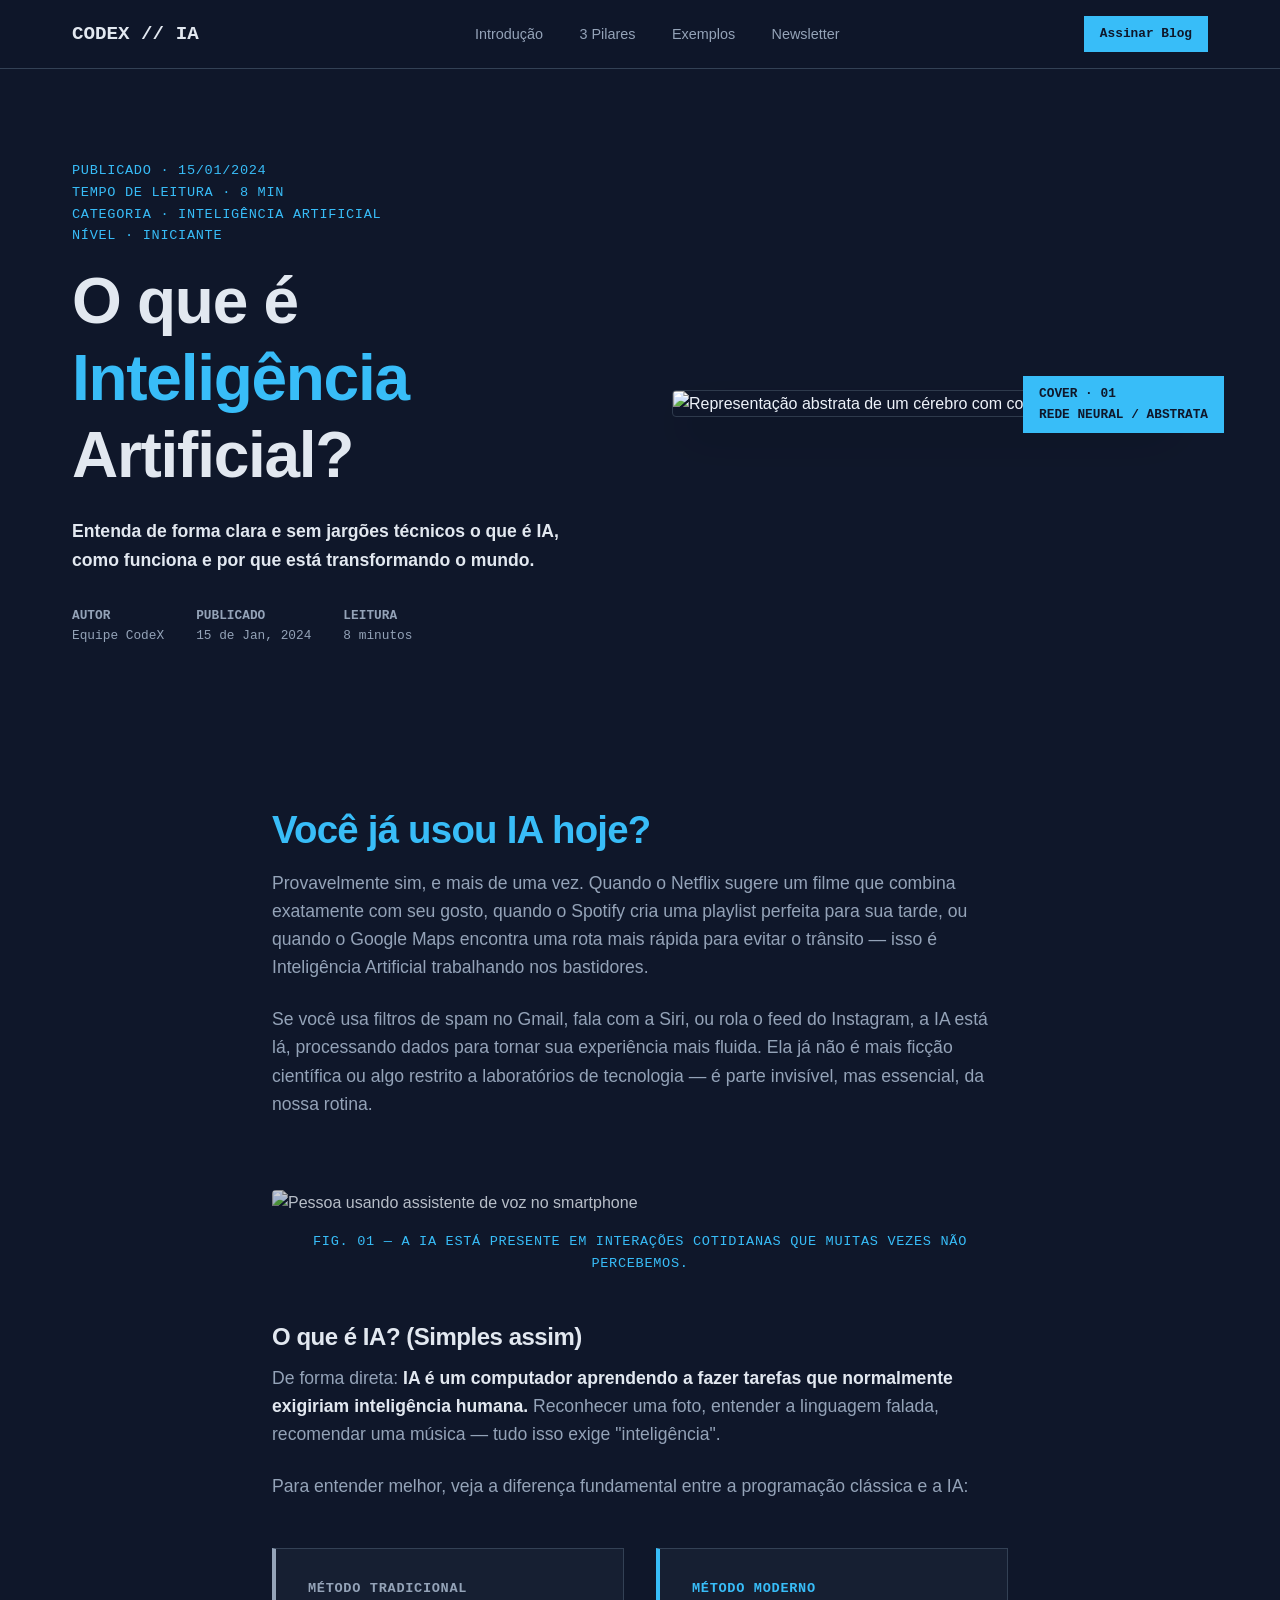
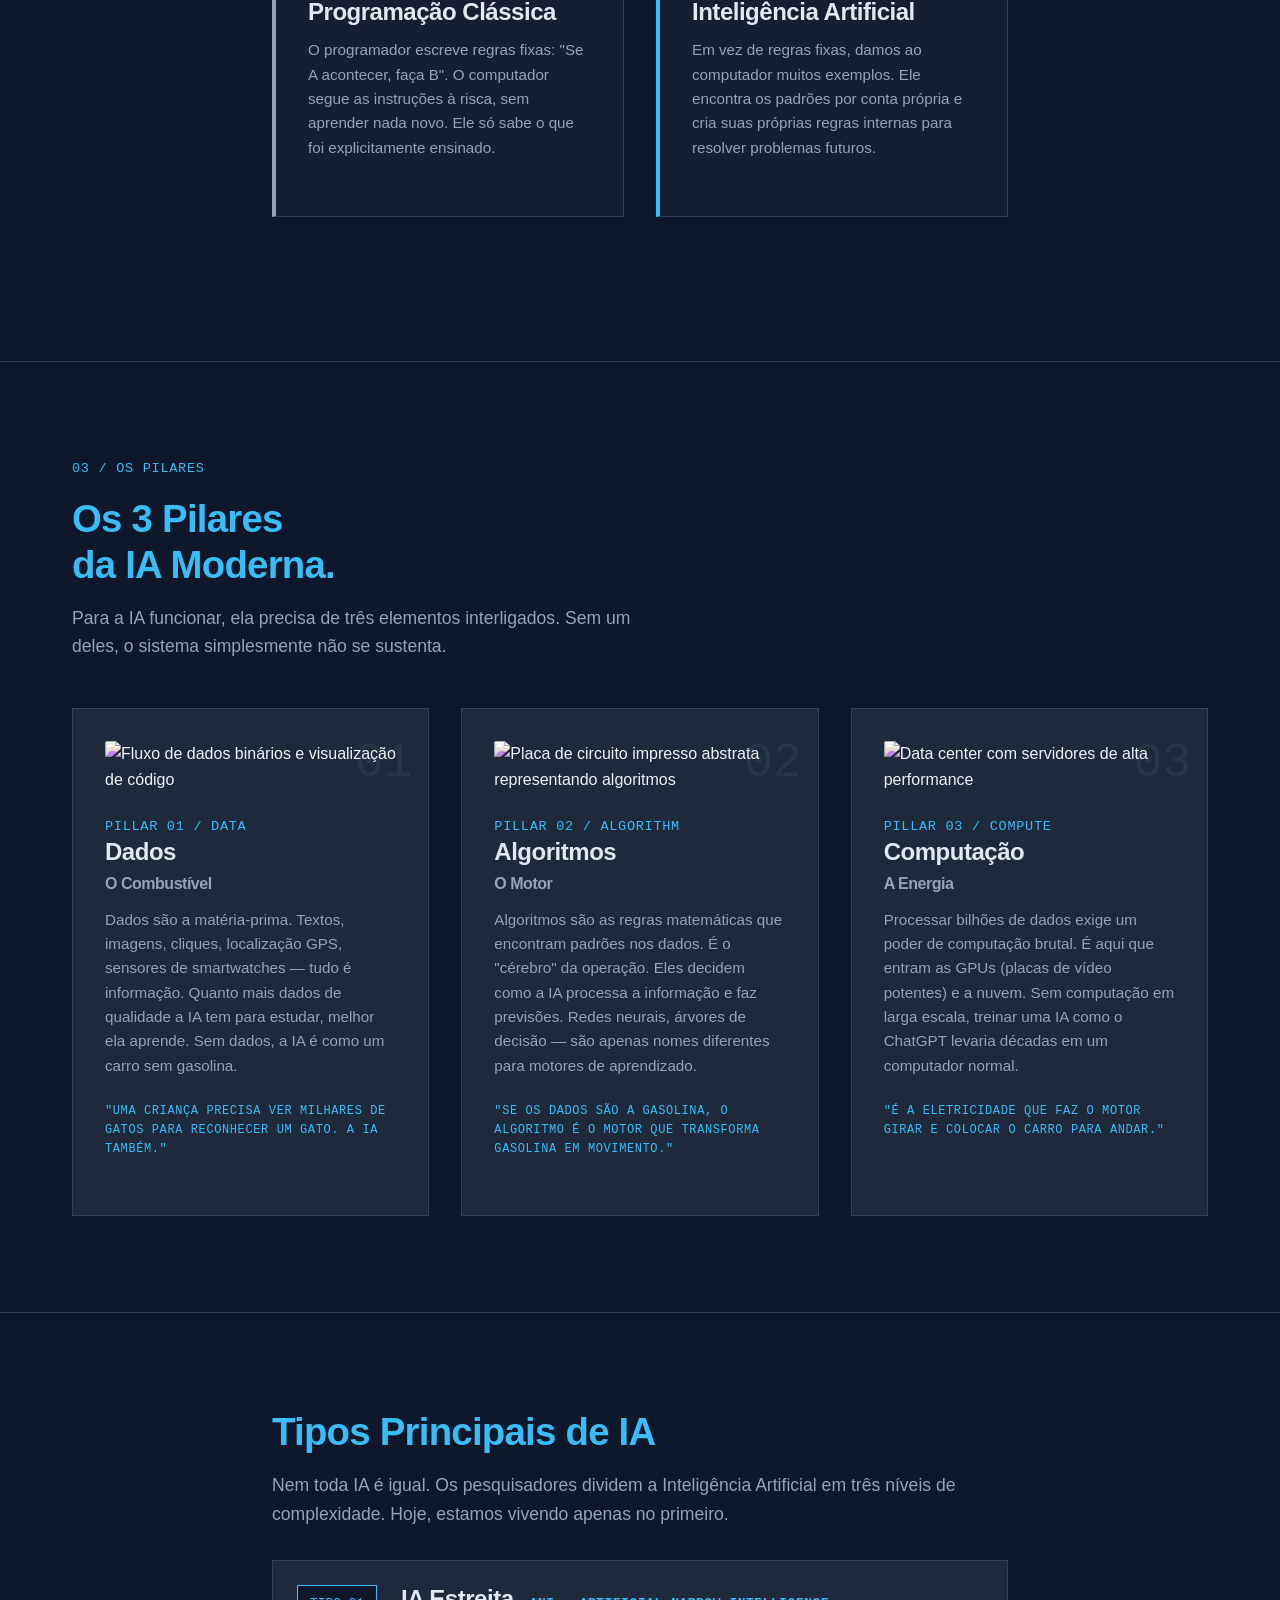
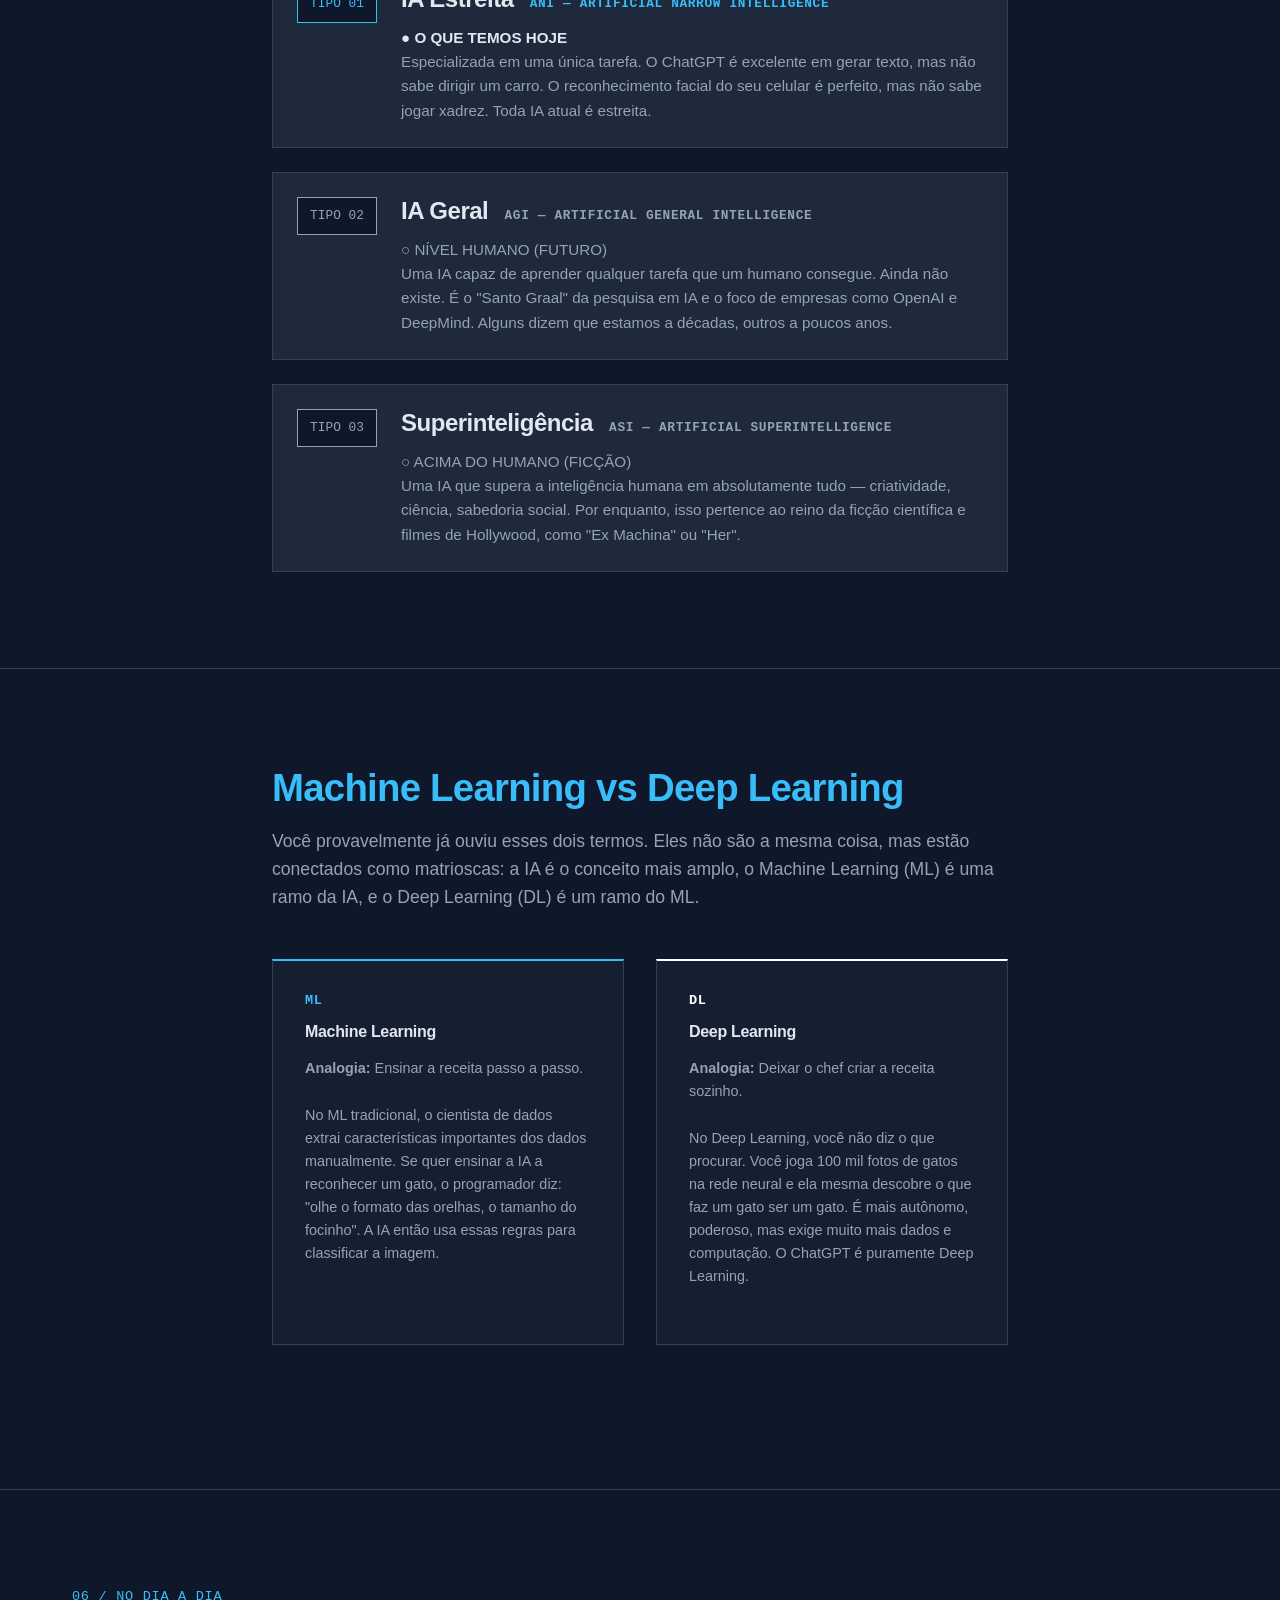
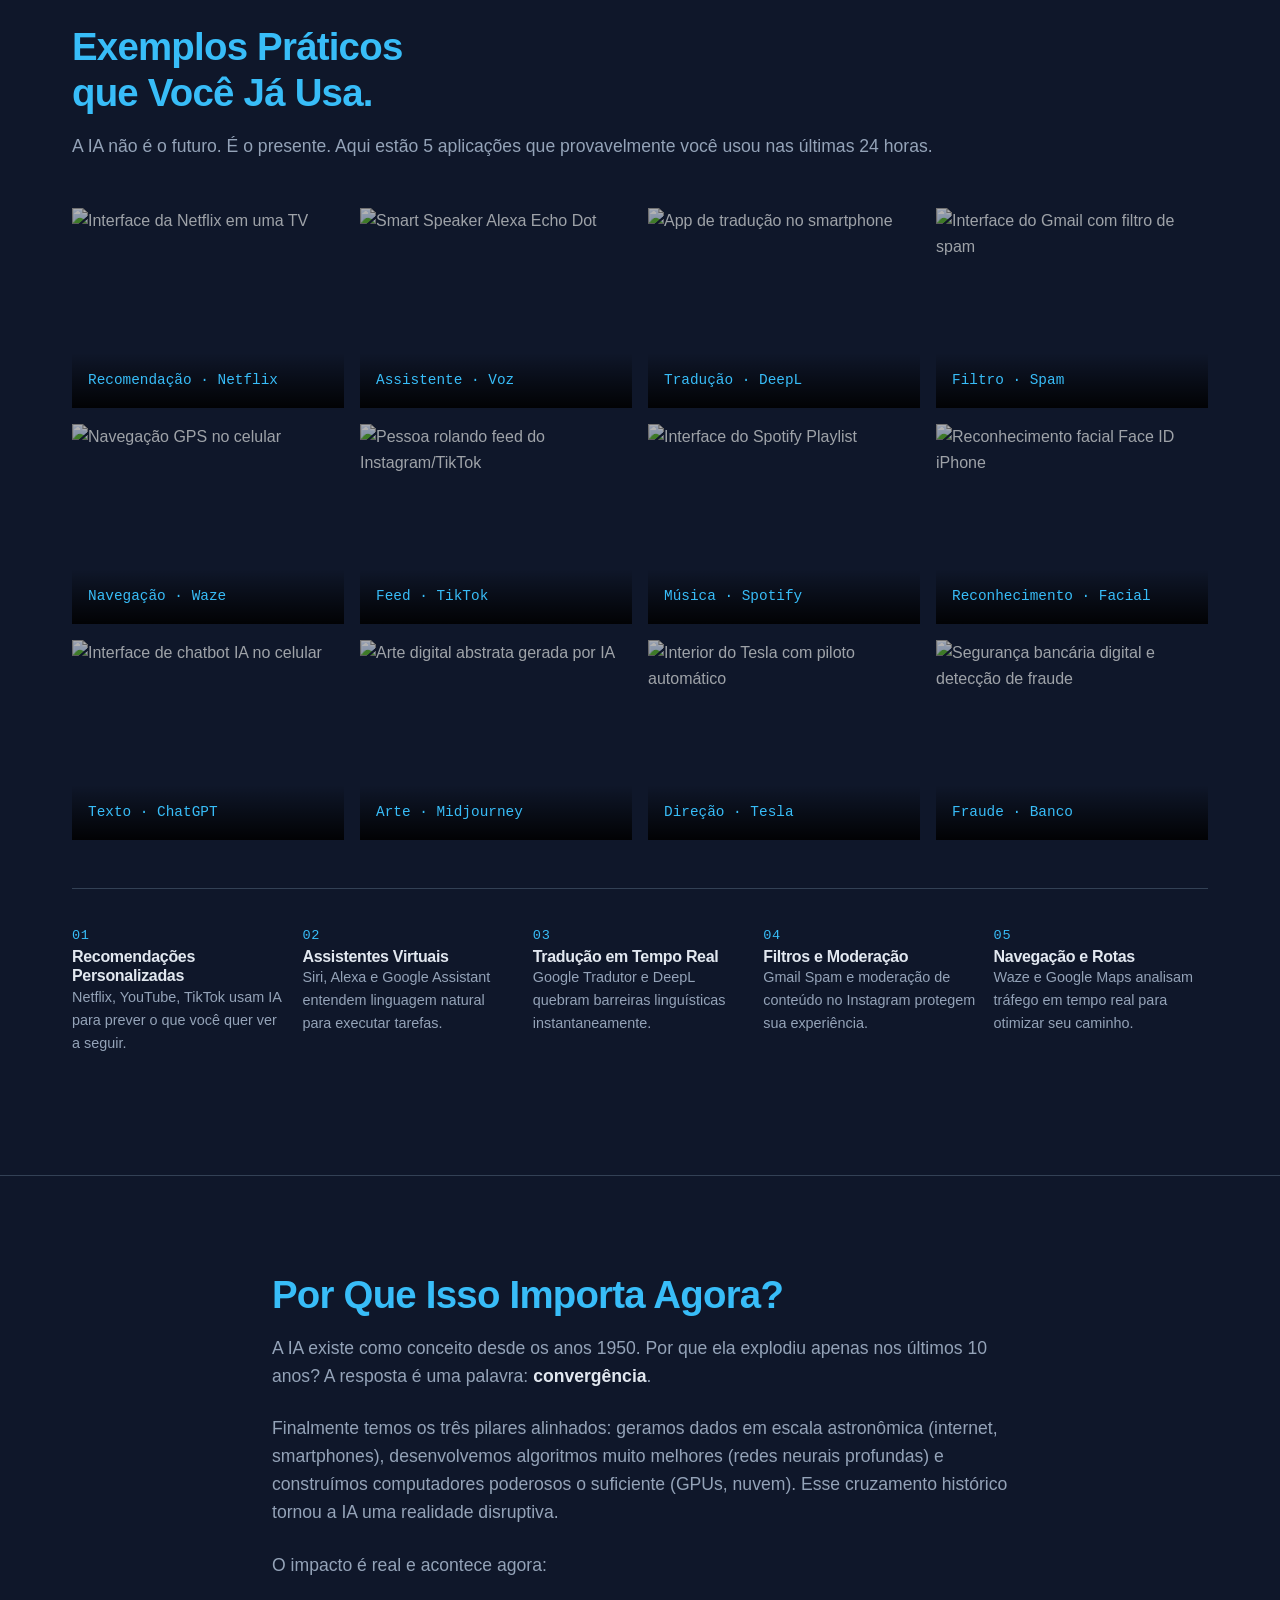
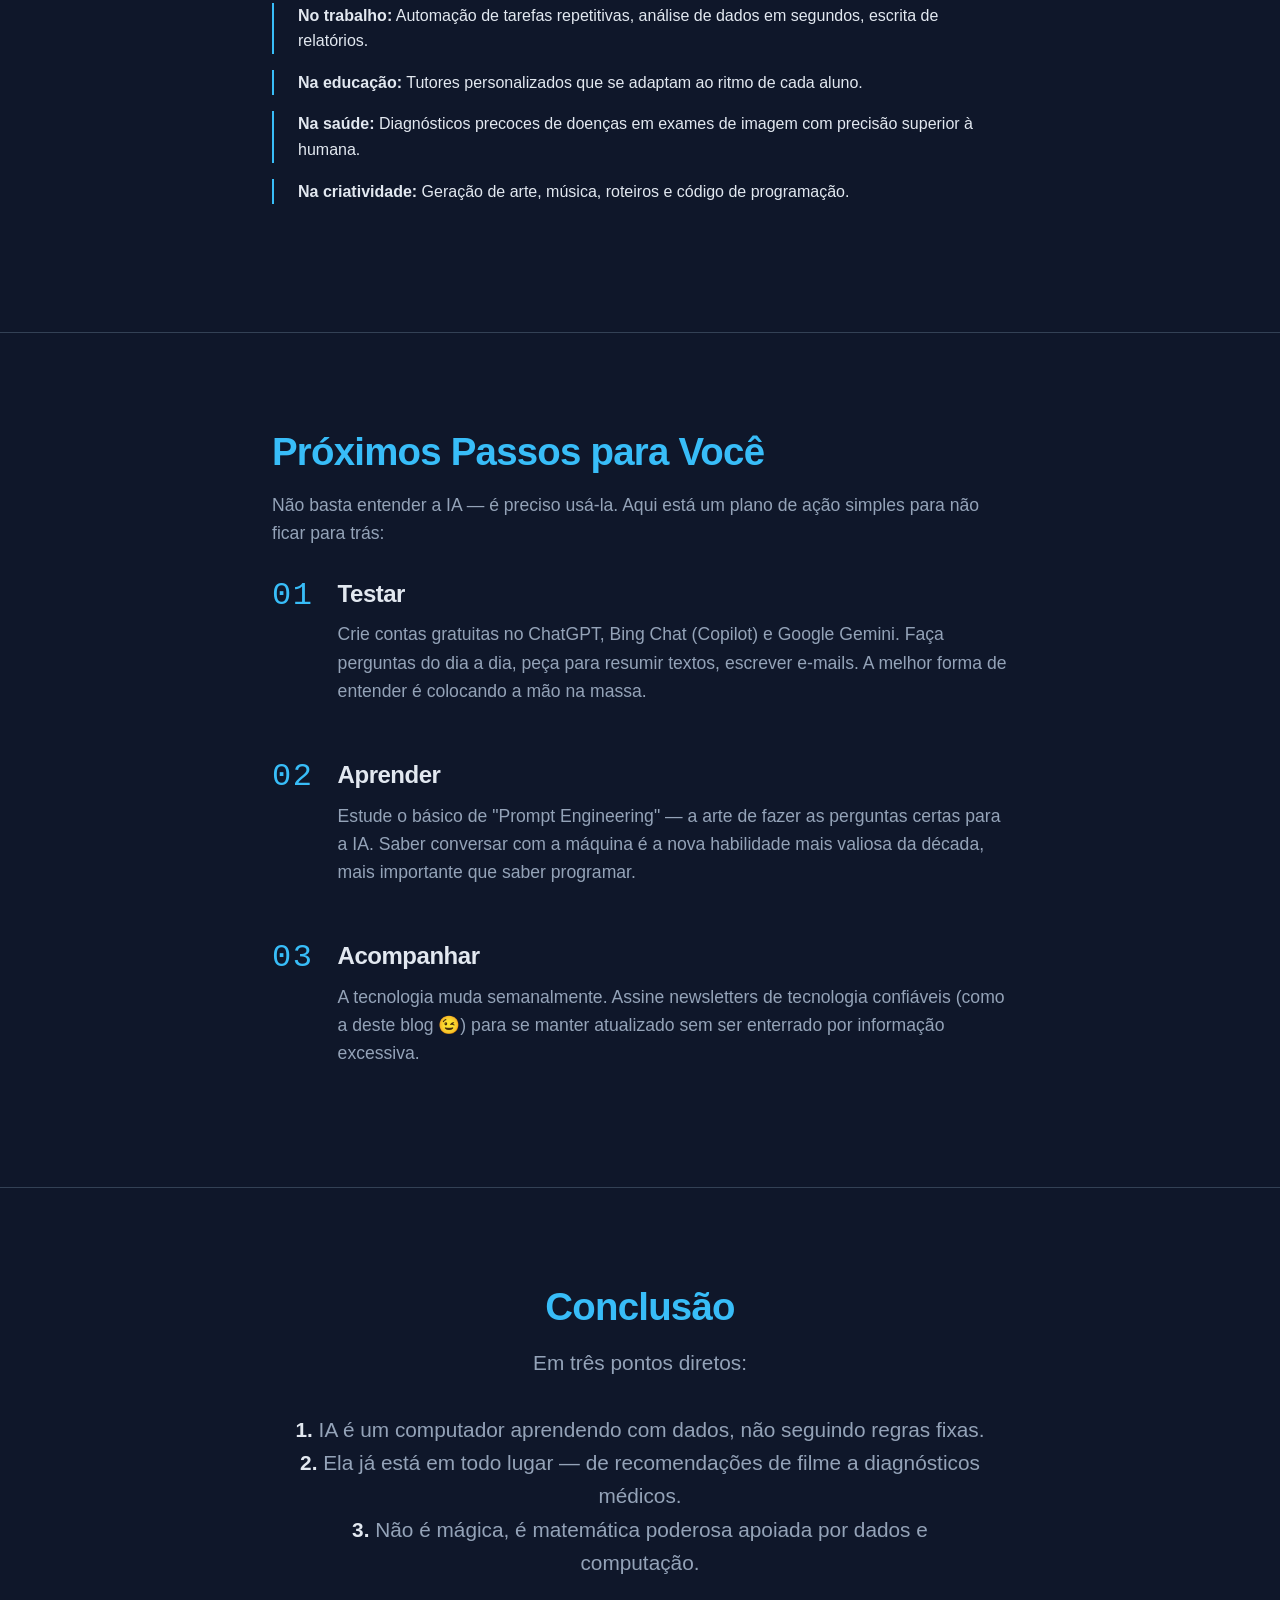
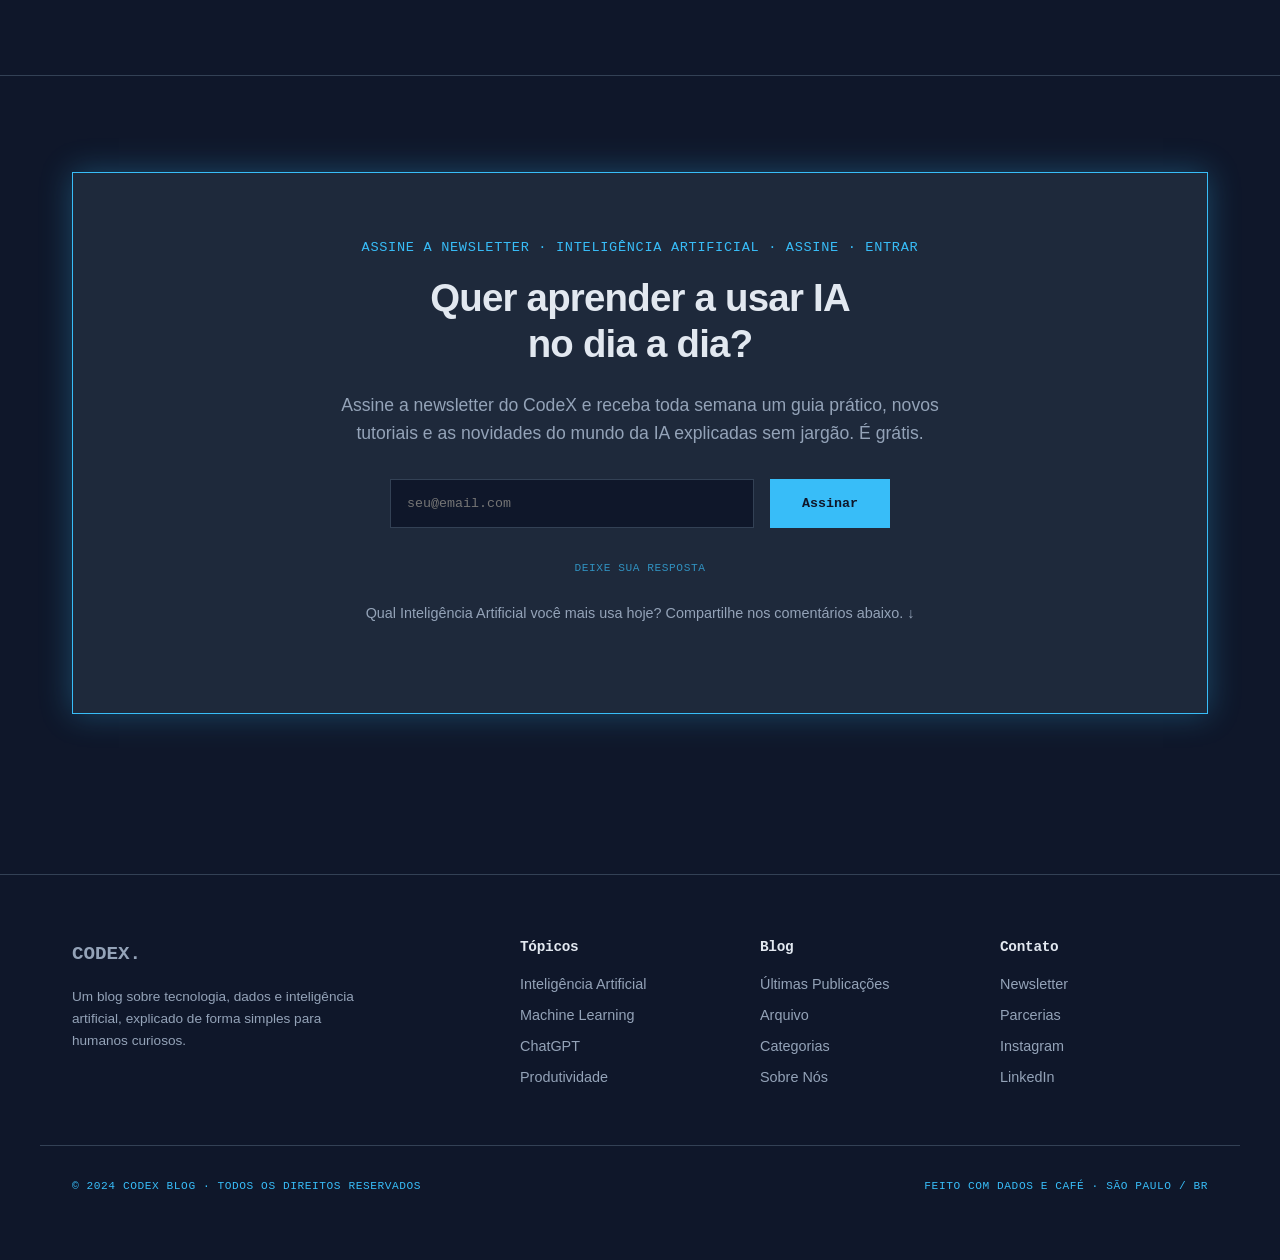
==== index1.html @ 4d5dc442 "https://github.com/jjuniordev18/codex-blog" ====
<!DOCTYPE html>
<html lang="pt-BR">
<head>
    <meta charset="UTF-8">
    <meta name="viewport" content="width=device-width, initial-scale=1.0">
    <title>O que é Inteligência Artificial? (Explicado simples) — CODEX BLOG</title>
    <style>
        :root {
            --bg-color: #0f172a;
            --text-main: #e2e8f0;
            --text-muted: #94a3b8;
            --accent: #38bdf8;
            --accent-glow: rgba(56, 189, 248, 0.3);
            --card-bg: #1e293b;
            --border: #334155;
            --font-mono: 'Courier New', Courier, monospace;
            --font-sans: -apple-system, BlinkMacSystemFont, "Segoe UI", Roboto, Helvetica, Arial, sans-serif;
        }

        * { margin: 0; padding: 0; box-sizing: border-box; }

        body {
            background-color: var(--bg-color);
            color: var(--text-main);
            font-family: var(--font-sans);
            line-height: 1.6;
            overflow-x: hidden;
        }

        /* Typography */
        h1, h2, h3, h4 { font-weight: 700; letter-spacing: -0.02em; line-height: 1.2; }
        h1 { font-size: clamp(2.5rem, 5vw, 4.5rem); margin-bottom: 1.5rem; }
        h2 { font-size: clamp(1.8rem, 3vw, 2.5rem); margin-bottom: 1rem; color: var(--accent); }
        h3 { font-size: 1.5rem; margin-bottom: 0.75rem; }
        p { margin-bottom: 1.5rem; color: var(--text-muted); font-size: 1.1rem; }
        
        .mono { font-family: var(--font-mono); font-size: 0.85rem; text-transform: uppercase; letter-spacing: 0.05em; color: var(--accent); }
        .highlight { color: var(--text-main); font-weight: 600; }

        /* Layout */
        .container { max-width: 1200px; margin: 0 auto; padding: 0 2rem; }
        section { padding: 6rem 0; border-bottom: 1px solid var(--border); }
        
        /* Navigation */
        nav {
            position: fixed; top: 0; width: 100%; z-index: 100;
            background: rgba(15, 23, 42, 0.9); backdrop-filter: blur(10px);
            border-bottom: 1px solid var(--border); padding: 1rem 0;
        }
        .nav-content { display: flex; justify-content: space-between; align-items: center; }
        .logo { font-family: var(--font-mono); font-weight: bold; font-size: 1.2rem; color: var(--text-main); text-decoration: none; }
        .nav-links a { color: var(--text-muted); text-decoration: none; margin-left: 2rem; font-size: 0.9rem; transition: color 0.3s; }
        .nav-links a:hover { color: var(--accent); }

        /* Hero Section */
        .hero { padding-top: 10rem; padding-bottom: 4rem; position: relative; }
        .hero-grid { display: grid; grid-template-columns: 1fr 1fr; gap: 4rem; align-items: center; }
        .hero-meta { display: flex; gap: 2rem; margin-top: 2rem; font-family: var(--font-mono); font-size: 0.8rem; color: var(--text-muted); }
        .hero-img-container { position: relative; }
        .hero-img { 
            width: 100%; height: auto; border-radius: 4px; 
            filter: grayscale(20%) contrast(1.1); 
            border: 1px solid var(--border);
            box-shadow: 0 20px 50px -10px rgba(0,0,0,0.5);
        }
        .hero-tag { 
            position: absolute; bottom: -1rem; right: -1rem; 
            background: var(--accent); color: var(--bg-color); 
            padding: 0.5rem 1rem; font-family: var(--font-mono); font-weight: bold; font-size: 0.8rem;
        }

        /* Content Blocks */
        .content-block { max-width: 800px; margin: 0 auto; }
        .full-width-img { width: 100%; height: 400px; object-fit: cover; margin: 3rem 0; border-radius: 4px; opacity: 0.8; }
        
        /* Pillars Grid */
        .pillars-grid { display: grid; grid-template-columns: repeat(auto-fit, minmax(300px, 1fr)); gap: 2rem; margin-top: 3rem; }
        .pillar-card { 
            background: var(--card-bg); padding: 2rem; border: 1px solid var(--border); 
            transition: transform 0.3s, border-color 0.3s; position: relative; overflow: hidden;
        }
        .pillar-card:hover { transform: translateY(-5px); border-color: var(--accent); }
        .pillar-num { font-family: var(--font-mono); font-size: 3rem; color: var(--border); position: absolute; top: 1rem; right: 1rem; opacity: 0.5; }
        .pillar-icon { width: 100%; height: 200px; object-fit: cover; margin-bottom: 1.5rem; border-radius: 2px; filter: sepia(0.2) hue-rotate(180deg); }

        /* Comparison Table */
        .comparison { display: grid; grid-template-columns: 1fr 1fr; gap: 2rem; margin: 3rem 0; }
        .comp-box { padding: 2rem; border: 1px solid var(--border); background: rgba(30, 41, 59, 0.5); }
        .comp-box.old { border-left: 4px solid var(--text-muted); }
        .comp-box.new { border-left: 4px solid var(--accent); }

        /* Types List */
        .types-list { display: flex; flex-direction: column; gap: 1.5rem; margin-top: 2rem; }
        .type-item { display: flex; align-items: flex-start; gap: 1.5rem; padding: 1.5rem; border: 1px solid var(--border); background: var(--card-bg); }
        .type-badge { min-width: 80px; text-align: center; padding: 0.5rem; background: var(--bg-color); border: 1px solid var(--accent); color: var(--accent); font-family: var(--font-mono); font-size: 0.8rem; }

        /* Examples Grid */
        .examples-grid { display: grid; grid-template-columns: repeat(auto-fill, minmax(250px, 1fr)); gap: 1rem; margin-top: 3rem; }
        .example-card { position: relative; height: 200px; overflow: hidden; group: cursor; }
        .example-card img { width: 100%; height: 100%; object-fit: cover; transition: transform 0.5s; filter: brightness(0.7); }
        .example-card:hover img { transform: scale(1.1); filter: brightness(1); }
        .example-overlay { position: absolute; bottom: 0; left: 0; width: 100%; padding: 1rem; background: linear-gradient(to top, rgba(0,0,0,0.9), transparent); }
        .example-title { font-family: var(--font-mono); font-size: 0.9rem; color: var(--accent); }

        /* CTA */
        .cta-section { text-align: center; background: var(--card-bg); padding: 4rem 2rem; border: 1px solid var(--accent); box-shadow: 0 0 30px var(--accent-glow); }
        .btn { display: inline-block; padding: 1rem 2rem; background: var(--accent); color: var(--bg-color); text-decoration: none; font-weight: bold; font-family: var(--font-mono); margin-top: 1.5rem; transition: opacity 0.3s; }
        .btn:hover { opacity: 0.9; }

        /* Footer */
        footer { padding: 4rem 0; border-top: 1px solid var(--border); margin-top: 4rem; font-size: 0.9rem; color: var(--text-muted); }
        .footer-grid { display: grid; grid-template-columns: 2fr 1fr 1fr 1fr; gap: 2rem; }
        .footer-col h4 { color: var(--text-main); margin-bottom: 1rem; font-family: var(--font-mono); font-size: 0.9rem; }
        .footer-col ul { list-style: none; }
        .footer-col li { margin-bottom: 0.5rem; }
        .footer-col a { color: var(--text-muted); text-decoration: none; }
        .footer-col a:hover { color: var(--accent); }

        @media (max-width: 768px) {
            .hero-grid, .comparison, .footer-grid { grid-template-columns: 1fr; }
            h1 { font-size: 2.5rem; }
            .nav-links { display: none; }
        }
    </style>
</head>
<body>

    <nav>
        <div class="container nav-content">
            <a href="#" class="logo">CODEX // IA</a>
            <div class="nav-links">
                <a href="#intro">Introdução</a>
                <a href="#pilars">3 Pilares</a>
                <a href="#examples">Exemplos</a>
                <a href="#cta">Newsletter</a>
            </div>
            <a href="#cta" class="btn" style="padding: 0.5rem 1rem; margin: 0; font-size: 0.8rem;">Assinar Blog</a>
        </div>
    </nav>

    <header class="hero">
        <div class="container hero-grid">
            <div>
                <div class="mono" style="margin-bottom: 1rem; display: block;">
                    Publicado · 15/01/2024 <br>
                    Tempo de Leitura · 8 min <br>
                    Categoria · Inteligência Artificial <br>
                    Nível · Iniciante
                </div>
                <h1>O que é <br><span style="color: var(--accent)">Inteligência</span> <br>Artificial?</h1>
                <p class="highlight">Entenda de forma clara e sem jargões técnicos o que é IA, como funciona e por que está transformando o mundo.</p>
                
                <div class="hero-meta">
                    <span><strong>AUTOR</strong><br>Equipe CodeX</span>
                    <span><strong>PUBLICADO</strong><br>15 de Jan, 2024</span>
                    <span><strong>LEITURA</strong><br>8 minutos</span>
                </div>
            </div>
            <div class="hero-img-container">
                <!-- IMAGEM 1: Capa Principal (Cérebro/IA) -->
                <img src="https://image.qwenlm.ai/public_source/e293c0c9-a229-400b-b972-14d4b1ca2b19/0e496a68d-d772-4425-8f1a-7d5a7ee1ddfb2380.png" alt="Representação abstrata de um cérebro com conexões neurais digitais" class="hero-img">
                <div class="hero-tag">COVER · 01<br>REDE NEURAL / ABSTRATA</div>
            </div>
        </div>
    </header>

    <section id="intro">
        <div class="container content-block">
            <h2>Você já usou IA hoje?</h2>
            <p>Provavelmente sim, e mais de uma vez. Quando o Netflix sugere um filme que combina exatamente com seu gosto, quando o Spotify cria uma playlist perfeita para sua tarde, ou quando o Google Maps encontra uma rota mais rápida para evitar o trânsito — isso é Inteligência Artificial trabalhando nos bastidores.</p>
            
            <p>Se você usa filtros de spam no Gmail, fala com a Siri, ou rola o feed do Instagram, a IA está lá, processando dados para tornar sua experiência mais fluida. Ela já não é mais ficção científica ou algo restrito a laboratórios de tecnologia — é parte invisível, mas essencial, da nossa rotina.</p>

            <!-- IMAGEM 2: Uso cotidiano (Smartphone/Assistente) -->
            <img src="https://image.qwenlm.ai/public_source/e293c0c9-a229-400b-b972-14d4b1ca2b19/2e496a68d-d772-4425-8f1a-7d5a7ee1ddfb9970.png" alt="Pessoa usando assistente de voz no smartphone" class="full-width-img">
            <p class="mono" style="text-align: center; margin-top: -2rem; margin-bottom: 3rem;">Fig. 01 — A IA está presente em interações cotidianas que muitas vezes não percebemos.</p>

            <h3>O que é IA? (Simples assim)</h3>
            <p>De forma direta: <span class="highlight">IA é um computador aprendendo a fazer tarefas que normalmente exigiriam inteligência humana.</span> Reconhecer uma foto, entender a linguagem falada, recomendar uma música — tudo isso exige "inteligência".</p>

            <p>Para entender melhor, veja a diferença fundamental entre a programação clássica e a IA:</p>

            <div class="comparison">
                <div class="comp-box old">
                    <h4 class="mono" style="color: var(--text-muted)">Método Tradicional</h4>
                    <h3>Programação Clássica</h3>
                    <p style="font-size: 0.95rem;">O programador escreve regras fixas: "Se A acontecer, faça B". O computador segue as instruções à risca, sem aprender nada novo. Ele só sabe o que foi explicitamente ensinado.</p>
                </div>
                <div class="comp-box new">
                    <h4 class="mono">Método Moderno</h4>
                    <h3>Inteligência Artificial</h3>
                    <p style="font-size: 0.95rem;">Em vez de regras fixas, damos ao computador muitos exemplos. Ele encontra os padrões por conta própria e cria suas próprias regras internas para resolver problemas futuros.</p>
                </div>
            </div>
        </div>
    </section>

    <section id="pilars">
        <div class="container">
            <div class="mono" style="margin-bottom: 1rem;">03 / Os Pilares</div>
            <h2>Os 3 Pilares <br>da IA Moderna.</h2>
            <p style="max-width: 600px;">Para a IA funcionar, ela precisa de três elementos interligados. Sem um deles, o sistema simplesmente não se sustenta.</p>

            <div class="pillars-grid">
                <!-- Pilar 1: Dados -->
                <div class="pillar-card">
                    <div class="pillar-num">01</div>
                    <!-- IMAGEM 3: Dados (Binary Stream) -->
                    <img src="https://image.qwenlm.ai/public_source/e293c0c9-a229-400b-b972-14d4b1ca2b19/7e496a68d-d772-4425-8f1a-7d5a7ee1ddfb3124.png" alt="Fluxo de dados binários e visualização de código" class="pillar-icon">
                    <div class="mono">Pillar 01 / Data</div>
                    <h3>Dados <br><span style="font-size: 1rem; color: var(--text-muted)">O Combustível</span></h3>
                    <p style="font-size: 0.95rem;">Dados são a matéria-prima. Textos, imagens, cliques, localização GPS, sensores de smartwatches — tudo é informação. Quanto mais dados de qualidade a IA tem para estudar, melhor ela aprende. Sem dados, a IA é como um carro sem gasolina.</p>
                    <p class="mono" style="font-size: 0.75rem; margin-top: 1rem;">"Uma criança precisa ver milhares de gatos para reconhecer um gato. A IA também."</p>
                </div>

                <!-- Pilar 2: Algoritmos -->
                <div class="pillar-card">
                    <div class="pillar-num">02</div>
                    <!-- IMAGEM 4: Algoritmos (Circuit Board) -->
                    <img src="https://image.qwenlm.ai/public_source/e293c0c9-a229-400b-b972-14d4b1ca2b19/0e496a68d-d772-4425-8f1a-7d5a7ee1ddfb8216.png" alt="Placa de circuito impresso abstrata representando algoritmos" class="pillar-icon">
                    <div class="mono">Pillar 02 / Algorithm</div>
                    <h3>Algoritmos <br><span style="font-size: 1rem; color: var(--text-muted)">O Motor</span></h3>
                    <p style="font-size: 0.95rem;">Algoritmos são as regras matemáticas que encontram padrões nos dados. É o "cérebro" da operação. Eles decidem como a IA processa a informação e faz previsões. Redes neurais, árvores de decisão — são apenas nomes diferentes para motores de aprendizado.</p>
                    <p class="mono" style="font-size: 0.75rem; margin-top: 1rem;">"Se os dados são a gasolina, o algoritmo é o motor que transforma gasolina em movimento."</p>
                </div>

                <!-- Pilar 3: Computação -->
                <div class="pillar-card">
                    <div class="pillar-num">03</div>
                    <!-- IMAGEM 5: Computação (Server Room) -->
                    <img src="https://image.qwenlm.ai/public_source/e293c0c9-a229-400b-b972-14d4b1ca2b19/5e496a68d-d772-4425-8f1a-7d5a7ee1ddfb4929.png" alt="Data center com servidores de alta performance" class="pillar-icon">
                    <div class="mono">Pillar 03 / Compute</div>
                    <h3>Computação <br><span style="font-size: 1rem; color: var(--text-muted)">A Energia</span></h3>
                    <p style="font-size: 0.95rem;">Processar bilhões de dados exige um poder de computação brutal. É aqui que entram as GPUs (placas de vídeo potentes) e a nuvem. Sem computação em larga escala, treinar uma IA como o ChatGPT levaria décadas em um computador normal.</p>
                    <p class="mono" style="font-size: 0.75rem; margin-top: 1rem;">"É a eletricidade que faz o motor girar e colocar o carro para andar."</p>
                </div>
            </div>
        </div>
    </section>

    <section>
        <div class="container content-block">
            <h2>Tipos Principais de IA</h2>
            <p>Nem toda IA é igual. Os pesquisadores dividem a Inteligência Artificial em três níveis de complexidade. Hoje, estamos vivendo apenas no primeiro.</p>

            <div class="types-list">
                <div class="type-item">
                    <div class="type-badge">TIPO 01</div>
                    <div>
                        <h3>IA Estreita <span class="mono" style="font-size: 0.8rem; margin-left: 10px;">ANI — Artificial Narrow Intelligence</span></h3>
                        <p style="margin-bottom: 0; font-size: 0.95rem;"><span class="highlight">● O QUE TEMOS HOJE</span><br>Especializada em uma única tarefa. O ChatGPT é excelente em gerar texto, mas não sabe dirigir um carro. O reconhecimento facial do seu celular é perfeito, mas não sabe jogar xadrez. Toda IA atual é estreita.</p>
                    </div>
                </div>
                <div class="type-item">
                    <div class="type-badge" style="border-color: var(--text-muted); color: var(--text-muted);">TIPO 02</div>
                    <div>
                        <h3>IA Geral <span class="mono" style="font-size: 0.8rem; margin-left: 10px; color: var(--text-muted);">AGI — Artificial General Intelligence</span></h3>
                        <p style="margin-bottom: 0; font-size: 0.95rem;"><span style="color: var(--text-muted)">○ NÍVEL HUMANO (FUTURO)</span><br>Uma IA capaz de aprender qualquer tarefa que um humano consegue. Ainda não existe. É o "Santo Graal" da pesquisa em IA e o foco de empresas como OpenAI e DeepMind. Alguns dizem que estamos a décadas, outros a poucos anos.</p>
                    </div>
                </div>
                <div class="type-item">
                    <div class="type-badge" style="border-color: var(--text-muted); color: var(--text-muted);">TIPO 03</div>
                    <div>
                        <h3>Superinteligência <span class="mono" style="font-size: 0.8rem; margin-left: 10px; color: var(--text-muted);">ASI — Artificial Superintelligence</span></h3>
                        <p style="margin-bottom: 0; font-size: 0.95rem;"><span style="color: var(--text-muted)">○ ACIMA DO HUMANO (FICÇÃO)</span><br>Uma IA que supera a inteligência humana em absolutamente tudo — criatividade, ciência, sabedoria social. Por enquanto, isso pertence ao reino da ficção científica e filmes de Hollywood, como "Ex Machina" ou "Her".</p>
                    </div>
                </div>
            </div>
        </div>
    </section>

    <section>
        <div class="container content-block">
            <h2>Machine Learning vs Deep Learning</h2>
            <p>Você provavelmente já ouviu esses dois termos. Eles não são a mesma coisa, mas estão conectados como matrioscas: a IA é o conceito mais amplo, o Machine Learning (ML) é uma ramo da IA, e o Deep Learning (DL) é um ramo do ML.</p>
            
            <div class="comparison">
                <div class="comp-box" style="border-top: 2px solid var(--accent);">
                    <h3 class="mono">ML</h3>
                    <h4>Machine Learning</h4>
                    <p style="font-size: 0.9rem; margin-top: 1rem;"><strong>Analogia:</strong> Ensinar a receita passo a passo.</p>
                    <p style="font-size: 0.9rem;">No ML tradicional, o cientista de dados extrai características importantes dos dados manualmente. Se quer ensinar a IA a reconhecer um gato, o programador diz: "olhe o formato das orelhas, o tamanho do focinho". A IA então usa essas regras para classificar a imagem.</p>
                </div>
                <div class="comp-box" style="border-top: 2px solid #fff;">
                    <h3 class="mono" style="color: #fff;">DL</h3>
                    <h4>Deep Learning</h4>
                    <p style="font-size: 0.9rem; margin-top: 1rem;"><strong>Analogia:</strong> Deixar o chef criar a receita sozinho.</p>
                    <p style="font-size: 0.9rem;">No Deep Learning, você não diz o que procurar. Você joga 100 mil fotos de gatos na rede neural e ela mesma descobre o que faz um gato ser um gato. É mais autônomo, poderoso, mas exige muito mais dados e computação. O ChatGPT é puramente Deep Learning.</p>
                </div>
            </div>
        </div>
    </section>

    <section id="examples">
        <div class="container">
            <div class="mono" style="margin-bottom: 1rem;">06 / No Dia a Dia</div>
            <h2>Exemplos Práticos <br>que Você Já Usa.</h2>
            <p>A IA não é o futuro. É o presente. Aqui estão 5 aplicações que provavelmente você usou nas últimas 24 horas.</p>

            <div class="examples-grid">
                <!-- Exemplo 1: Netflix -->
                <div class="example-card">
                    <img src="https://image.qwenlm.ai/public_source/e293c0c9-a229-400b-b972-14d4b1ca2b19/6e496a68d-d772-4425-8f1a-7d5a7ee1ddfb5439.png" alt="Interface da Netflix em uma TV">
                    <div class="example-overlay">
                        <div class="example-title">Recomendação · Netflix</div>
                    </div>
                </div>
                <!-- Exemplo 2: Alexa -->
                <div class="example-card">
                    <img src="https://image.qwenlm.ai/public_source/e293c0c9-a229-400b-b972-14d4b1ca2b19/2e496a68d-d772-4425-8f1a-7d5a7ee1ddfb5569.png" alt="Smart Speaker Alexa Echo Dot">
                    <div class="example-overlay">
                        <div class="example-title">Assistente · Voz</div>
                    </div>
                </div>
                <!-- Exemplo 3: Tradução -->
                <div class="example-card">
                    <img src="https://image.qwenlm.ai/public_source/e293c0c9-a229-400b-b972-14d4b1ca2b19/1e496a68d-d772-4425-8f1a-7d5a7ee1ddfb4690.png" alt="App de tradução no smartphone">
                    <div class="example-overlay">
                        <div class="example-title">Tradução · DeepL</div>
                    </div>
                </div>
                <!-- Exemplo 4: Gmail -->
                <div class="example-card">
                    <img src="https://image.qwenlm.ai/public_source/e293c0c9-a229-400b-b972-14d4b1ca2b19/0e496a68d-d772-4425-8f1a-7d5a7ee1ddfb5299.png" alt="Interface do Gmail com filtro de spam">
                    <div class="example-overlay">
                        <div class="example-title">Filtro · Spam</div>
                    </div>
                </div>
                <!-- Exemplo 5: Waze/Maps -->
                <div class="example-card">
                    <img src="https://image.qwenlm.ai/public_source/e293c0c9-a229-400b-b972-14d4b1ca2b19/3e496a68d-d772-4425-8f1a-7d5a7ee1ddfb8046.png" alt="Navegação GPS no celular">
                    <div class="example-overlay">
                        <div class="example-title">Navegação · Waze</div>
                    </div>
                </div>
                <!-- Exemplo 6: TikTok/Feed -->
                <div class="example-card">
                    <img src="https://image.qwenlm.ai/public_source/e293c0c9-a229-400b-b972-14d4b1ca2b19/4e496a68d-d772-4425-8f1a-7d5a7ee1ddfb9195.png" alt="Pessoa rolando feed do Instagram/TikTok">
                    <div class="example-overlay">
                        <div class="example-title">Feed · TikTok</div>
                    </div>
                </div>
                <!-- Exemplo 7: Spotify -->
                <div class="example-card">
                    <img src="https://image.qwenlm.ai/public_source/e293c0c9-a229-400b-b972-14d4b1ca2b19/1e496a68d-d772-4425-8f1a-7d5a7ee1ddfb5373.png" alt="Interface do Spotify Playlist">
                    <div class="example-overlay">
                        <div class="example-title">Música · Spotify</div>
                    </div>
                </div>
                <!-- Exemplo 8: FaceID -->
                <div class="example-card">
                    <img src="https://image.qwenlm.ai/public_source/e293c0c9-a229-400b-b972-14d4b1ca2b19/2e496a68d-d772-4425-8f1a-7d5a7ee1ddfb5278.png" alt="Reconhecimento facial Face ID iPhone">
                    <div class="example-overlay">
                        <div class="example-title">Reconhecimento · Facial</div>
                    </div>
                </div>
                <!-- Exemplo 9: ChatGPT -->
                <div class="example-card">
                    <img src="https://image.qwenlm.ai/public_source/e293c0c9-a229-400b-b972-14d4b1ca2b19/3e496a68d-d772-4425-8f1a-7d5a7ee1ddfb5172.png" alt="Interface de chatbot IA no celular">
                    <div class="example-overlay">
                        <div class="example-title">Texto · ChatGPT</div>
                    </div>
                </div>
                <!-- Exemplo 10: Midjourney -->
                <div class="example-card">
                    <img src="https://image.qwenlm.ai/public_source/e293c0c9-a229-400b-b972-14d4b1ca2b19/3e496a68d-d772-4425-8f1a-7d5a7ee1ddfb8062.png" alt="Arte digital abstrata gerada por IA">
                    <div class="example-overlay">
                        <div class="example-title">Arte · Midjourney</div>
                    </div>
                </div>
                <!-- Exemplo 11: Tesla -->
                <div class="example-card">
                    <img src="https://image.qwenlm.ai/public_source/e293c0c9-a229-400b-b972-14d4b1ca2b19/4e496a68d-d772-4425-8f1a-7d5a7ee1ddfb9792.png" alt="Interior do Tesla com piloto automático">
                    <div class="example-overlay">
                        <div class="example-title">Direção · Tesla</div>
                    </div>
                </div>
                <!-- Exemplo 12: Fraude -->
                <div class="example-card">
                    <img src="https://image.qwenlm.ai/public_source/e293c0c9-a229-400b-b972-14d4b1ca2b19/2e496a68d-d772-4425-8f1a-7d5a7ee1ddfb4400.png" alt="Segurança bancária digital e detecção de fraude">
                    <div class="example-overlay">
                        <div class="example-title">Fraude · Banco</div>
                    </div>
                </div>
            </div>
            
            <div style="margin-top: 3rem; display: grid; grid-template-columns: repeat(auto-fit, minmax(200px, 1fr)); gap: 1rem; border-top: 1px solid var(--border); padding-top: 2rem;">
                <div>
                    <span class="mono">01</span>
                    <h4>Recomendações Personalizadas</h4>
                    <p style="font-size: 0.9rem;">Netflix, YouTube, TikTok usam IA para prever o que você quer ver a seguir.</p>
                </div>
                <div>
                    <span class="mono">02</span>
                    <h4>Assistentes Virtuais</h4>
                    <p style="font-size: 0.9rem;">Siri, Alexa e Google Assistant entendem linguagem natural para executar tarefas.</p>
                </div>
                <div>
                    <span class="mono">03</span>
                    <h4>Tradução em Tempo Real</h4>
                    <p style="font-size: 0.9rem;">Google Tradutor e DeepL quebram barreiras linguísticas instantaneamente.</p>
                </div>
                <div>
                    <span class="mono">04</span>
                    <h4>Filtros e Moderação</h4>
                    <p style="font-size: 0.9rem;">Gmail Spam e moderação de conteúdo no Instagram protegem sua experiência.</p>
                </div>
                <div>
                    <span class="mono">05</span>
                    <h4>Navegação e Rotas</h4>
                    <p style="font-size: 0.9rem;">Waze e Google Maps analisam tráfego em tempo real para otimizar seu caminho.</p>
                </div>
            </div>
        </div>
    </section>

    <section>
        <div class="container content-block">
            <h2>Por Que Isso Importa Agora?</h2>
            <p>A IA existe como conceito desde os anos 1950. Por que ela explodiu apenas nos últimos 10 anos? A resposta é uma palavra: <span class="highlight">convergência</span>.</p>
            
            <p>Finalmente temos os três pilares alinhados: geramos dados em escala astronômica (internet, smartphones), desenvolvemos algoritmos muito melhores (redes neurais profundas) e construímos computadores poderosos o suficiente (GPUs, nuvem). Esse cruzamento histórico tornou a IA uma realidade disruptiva.</p>

            <p>O impacto é real e acontece agora:</p>
            <ul style="list-style: none; margin-bottom: 2rem;">
                <li style="margin-bottom: 1rem; padding-left: 1.5rem; border-left: 2px solid var(--accent);">
                    <strong class="highlight">No trabalho:</strong> Automação de tarefas repetitivas, análise de dados em segundos, escrita de relatórios.
                </li>
                <li style="margin-bottom: 1rem; padding-left: 1.5rem; border-left: 2px solid var(--accent);">
                    <strong class="highlight">Na educação:</strong> Tutores personalizados que se adaptam ao ritmo de cada aluno.
                </li>
                <li style="margin-bottom: 1rem; padding-left: 1.5rem; border-left: 2px solid var(--accent);">
                    <strong class="highlight">Na saúde:</strong> Diagnósticos precoces de doenças em exames de imagem com precisão superior à humana.
                </li>
                <li style="margin-bottom: 1rem; padding-left: 1.5rem; border-left: 2px solid var(--accent);">
                    <strong class="highlight">Na criatividade:</strong> Geração de arte, música, roteiros e código de programação.
                </li>
            </ul>
        </div>
    </section>

    <section>
        <div class="container content-block">
            <h2>Próximos Passos para Você</h2>
            <p>Não basta entender a IA — é preciso usá-la. Aqui está um plano de ação simples para não ficar para trás:</p>

            <div style="display: grid; gap: 2rem; margin-top: 2rem;">
                <div style="display: flex; gap: 1.5rem;">
                    <div class="mono" style="font-size: 2rem; line-height: 1;">01</div>
                    <div>
                        <h3>Testar</h3>
                        <p>Crie contas gratuitas no ChatGPT, Bing Chat (Copilot) e Google Gemini. Faça perguntas do dia a dia, peça para resumir textos, escrever e-mails. A melhor forma de entender é colocando a mão na massa.</p>
                    </div>
                </div>
                <div style="display: flex; gap: 1.5rem;">
                    <div class="mono" style="font-size: 2rem; line-height: 1;">02</div>
                    <div>
                        <h3>Aprender</h3>
                        <p>Estude o básico de "Prompt Engineering" — a arte de fazer as perguntas certas para a IA. Saber conversar com a máquina é a nova habilidade mais valiosa da década, mais importante que saber programar.</p>
                    </div>
                </div>
                <div style="display: flex; gap: 1.5rem;">
                    <div class="mono" style="font-size: 2rem; line-height: 1;">03</div>
                    <div>
                        <h3>Acompanhar</h3>
                        <p>A tecnologia muda semanalmente. Assine newsletters de tecnologia confiáveis (como a deste blog 😉) para se manter atualizado sem ser enterrado por informação excessiva.</p>
                    </div>
                </div>
            </div>
        </div>
    </section>

    <section>
        <div class="container content-block" style="text-align: center;">
            <h2>Conclusão</h2>
            <p style="font-size: 1.3rem; max-width: 700px; margin: 0 auto;">
                Em três pontos diretos:<br><br>
                <span class="highlight">1.</span> IA é um computador aprendendo com dados, não seguindo regras fixas.<br>
                <span class="highlight">2.</span> Ela já está em todo lugar — de recomendações de filme a diagnósticos médicos.<br>
                <span class="highlight">3.</span> Não é mágica, é matemática poderosa apoiada por dados e computação.
            </p>
        </div>
    </section>

    <section id="cta" style="border-bottom: none;">
        <div class="container">
            <div class="cta-section">
                <div class="mono" style="margin-bottom: 1rem;">Assine a Newsletter · Inteligência Artificial · Assine · Entrar</div>
                <h2 style="color: var(--text-main); margin-bottom: 1.5rem;">Quer aprender a usar IA <br>no dia a dia?</h2>
                <p style="max-width: 600px; margin: 0 auto 2rem auto;">
                    Assine a newsletter do CodeX e receba toda semana um guia prático, novos tutoriais e as novidades do mundo da IA explicadas sem jargão. É grátis.
                </p>
                <form style="display: flex; gap: 1rem; max-width: 500px; margin: 0 auto; flex-wrap: wrap; justify-content: center;">
                    <input type="email" placeholder="seu@email.com" style="flex: 1; padding: 1rem; background: var(--bg-color); border: 1px solid var(--border); color: var(--text-main); font-family: var(--font-mono); min-width: 250px;">
                    <button type="submit" class="btn" style="margin: 0; cursor: pointer; border: none;">Assinar</button>
                </form>
                <p class="mono" style="margin-top: 2rem; font-size: 0.7rem; opacity: 0.7;">Deixe sua resposta</p>
                <p style="font-size: 0.9rem; margin-top: 0.5rem;">Qual Inteligência Artificial você mais usa hoje? Compartilhe nos comentários abaixo. ↓</p>
            </div>
        </div>
    </section>

    <footer>
        <div class="container footer-grid">
            <div class="footer-col">
                <a href="#" class="logo" style="display: block; margin-bottom: 1rem;">CODEX.</a>
                <p style="font-size: 0.85rem; max-width: 300px;">Um blog sobre tecnologia, dados e inteligência artificial, explicado de forma simples para humanos curiosos.</p>
            </div>
            <div class="footer-col">
                <h4>Tópicos</h4>
                <ul>
                    <li><a href="#">Inteligência Artificial</a></li>
                    <li><a href="#">Machine Learning</a></li>
                    <li><a href="#">ChatGPT</a></li>
                    <li><a href="#">Produtividade</a></li>
                </ul>
            </div>
            <div class="footer-col">
                <h4>Blog</h4>
                <ul>
                    <li><a href="#">Últimas Publicações</a></li>
                    <li><a href="#">Arquivo</a></li>
                    <li><a href="#">Categorias</a></li>
                    <li><a href="#">Sobre Nós</a></li>
                </ul>
            </div>
            <div class="footer-col">
                <h4>Contato</h4>
                <ul>
                    <li><a href="#">Newsletter</a></li>
                    <li><a href="#">Parcerias</a></li>
                    <li><a href="#">Instagram</a></li>
                    <li><a href="#">LinkedIn</a></li>
                </ul>
            </div>
        </div>
        <div class="container" style="margin-top: 3rem; padding-top: 2rem; border-top: 1px solid var(--border); display: flex; justify-content: space-between; flex-wrap: wrap; gap: 1rem;">
            <span class="mono" style="font-size: 0.7rem;">© 2024 CODEX BLOG · Todos os direitos reservados</span>
            <span class="mono" style="font-size: 0.7rem;">Feito com dados e café · São Paulo / BR</span>
        </div>
    </footer>

    <script>
        // Smooth scrolling for anchor links
        document.querySelectorAll('a[href^="#"]').forEach(anchor => {
            anchor.addEventListener('click', function (e) {
                e.preventDefault();
                document.querySelector(this.getAttribute('href')).scrollIntoView({
                    behavior: 'smooth'
                });
            });
        });

        // Simple intersection observer for fade-in effect
        const observerOptions = {
            root: null,
            rootMargin: '0px',
            threshold: 0.1
        };

        const observer = new IntersectionObserver((entries, observer) => {
            entries.forEach(entry => {
                if (entry.isIntersecting) {
                    entry.target.style.opacity = '1';
                    entry.target.style.transform = 'translateY(0)';
                    observer.unobserve(entry.target);
                }
            });
        }, observerOptions);

        document.querySelectorAll('section, .pillar-card, .type-item, .example-card').forEach(el => {
            el.style.opacity = '0';
            el.style.transform = 'translateY(20px)';
            el.style.transition = 'opacity 0.6s ease-out, transform 0.6s ease-out';
            observer.observe(el);
        });
    </script>
</body>
</html>
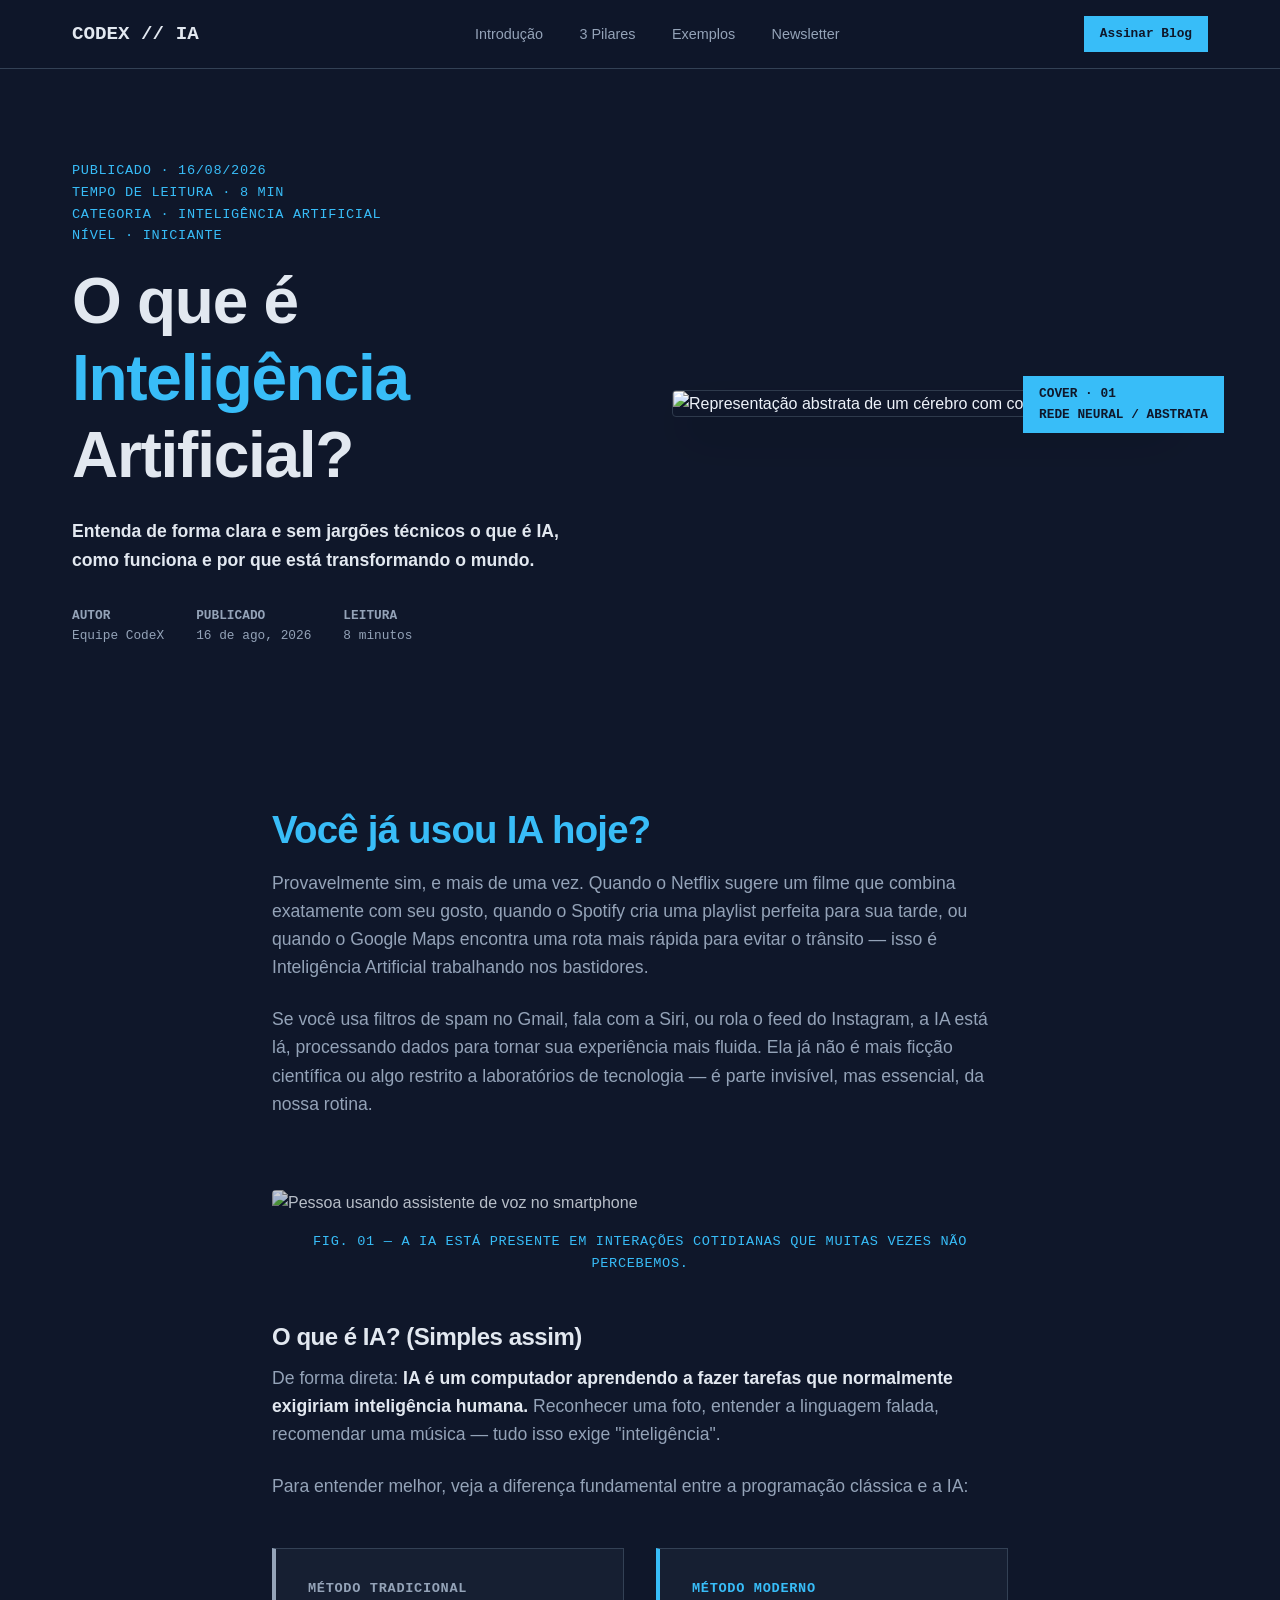
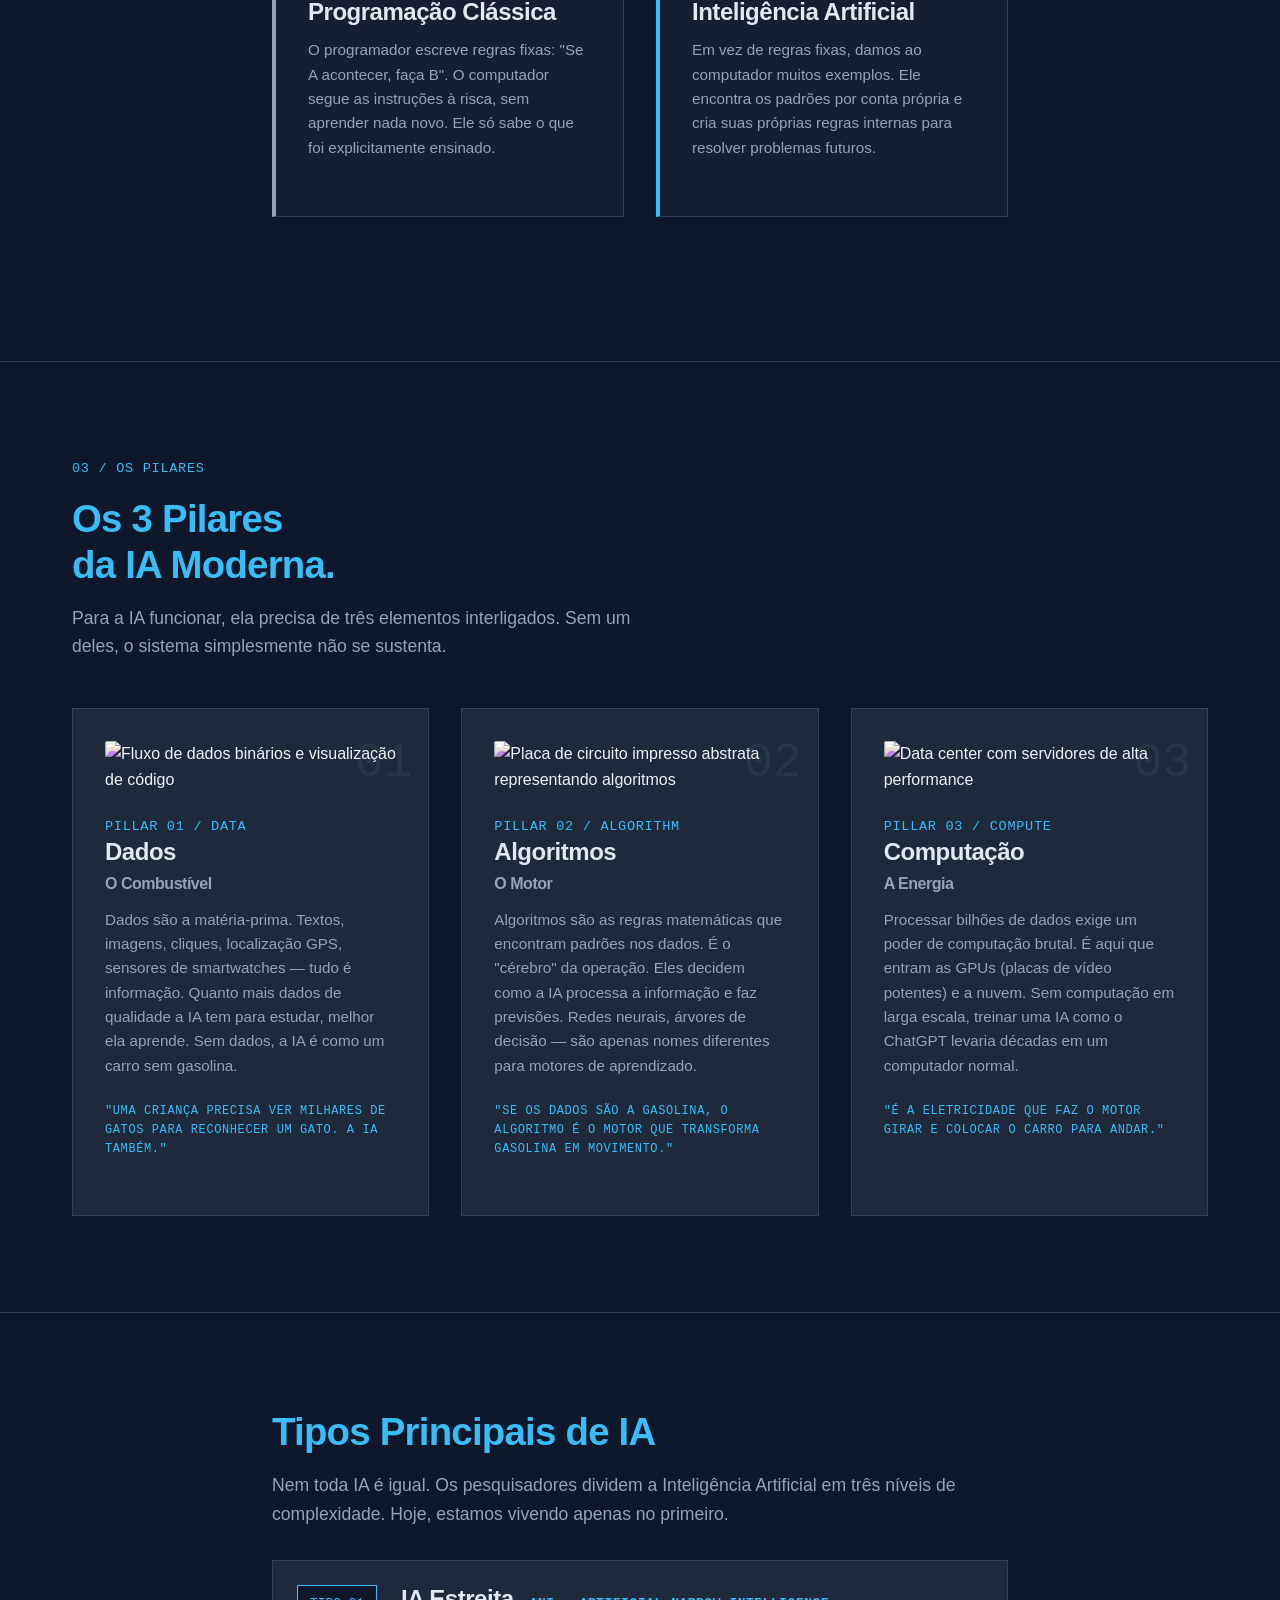
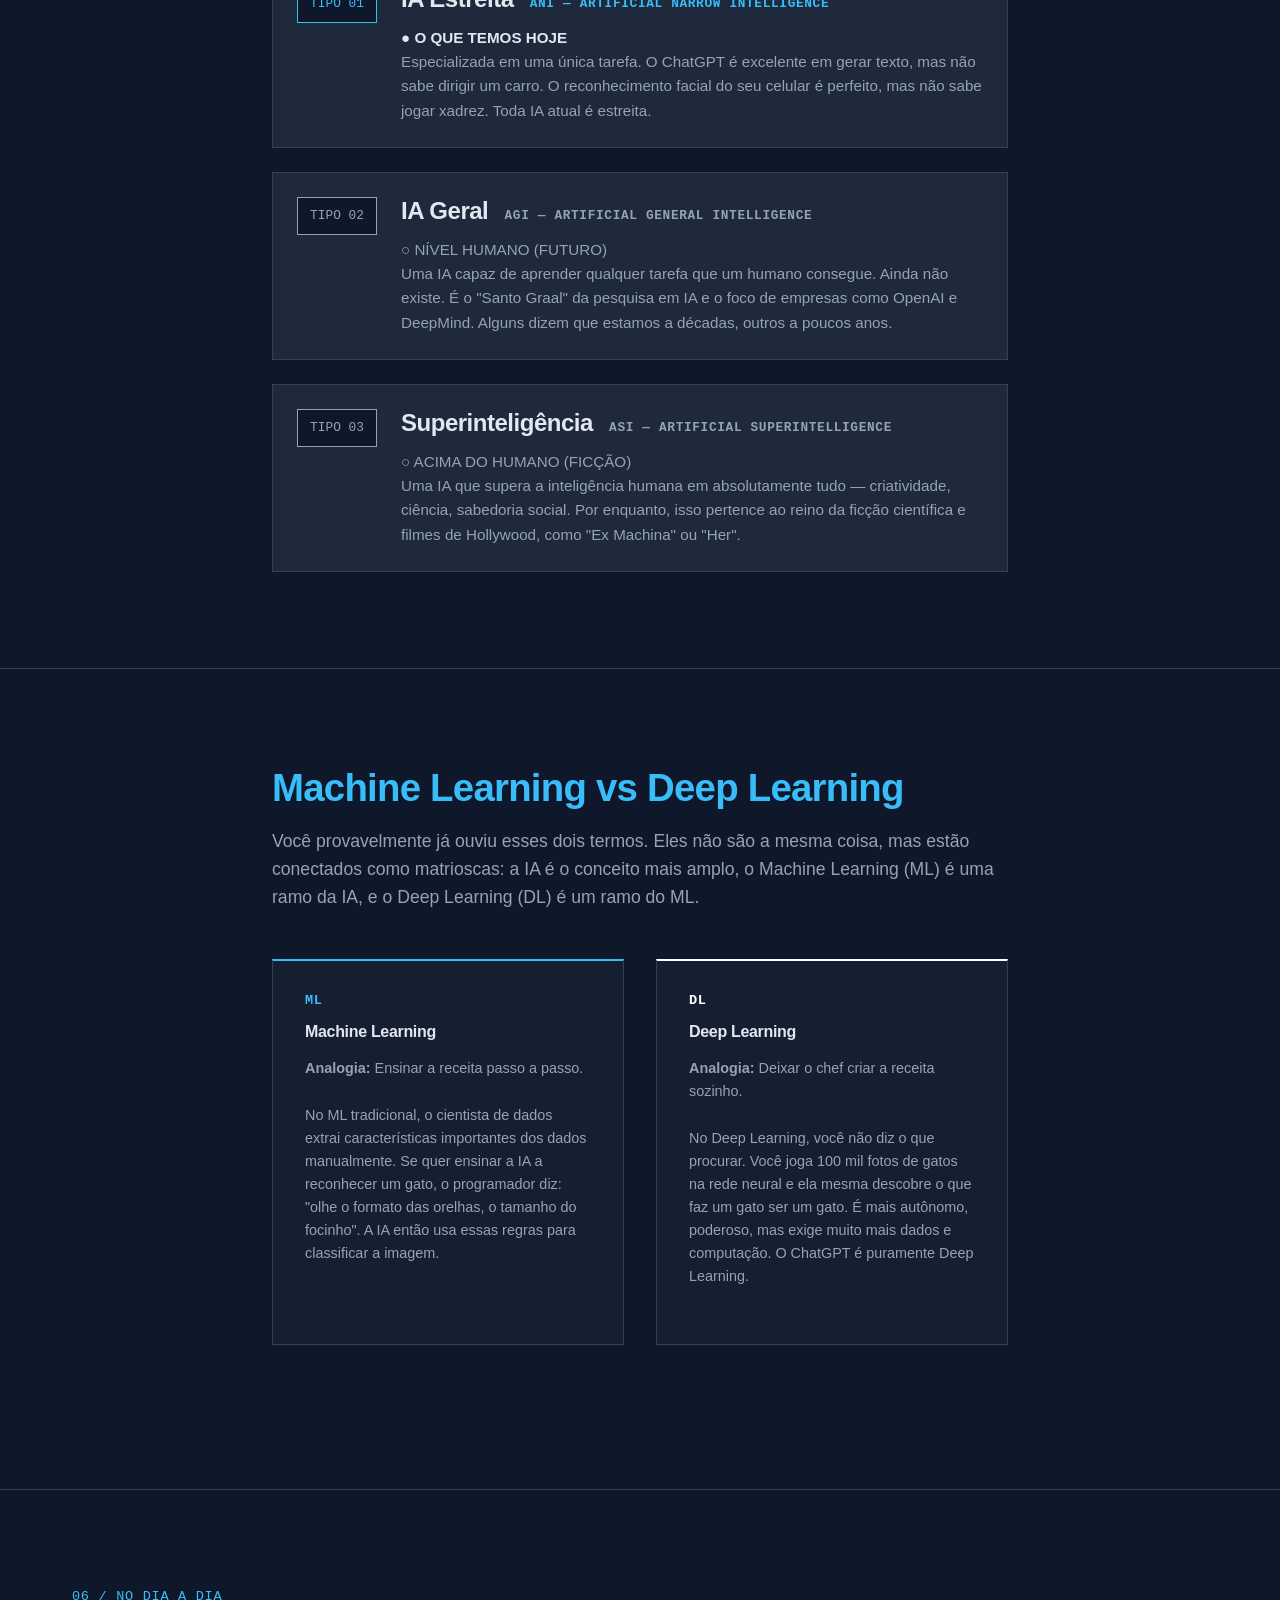
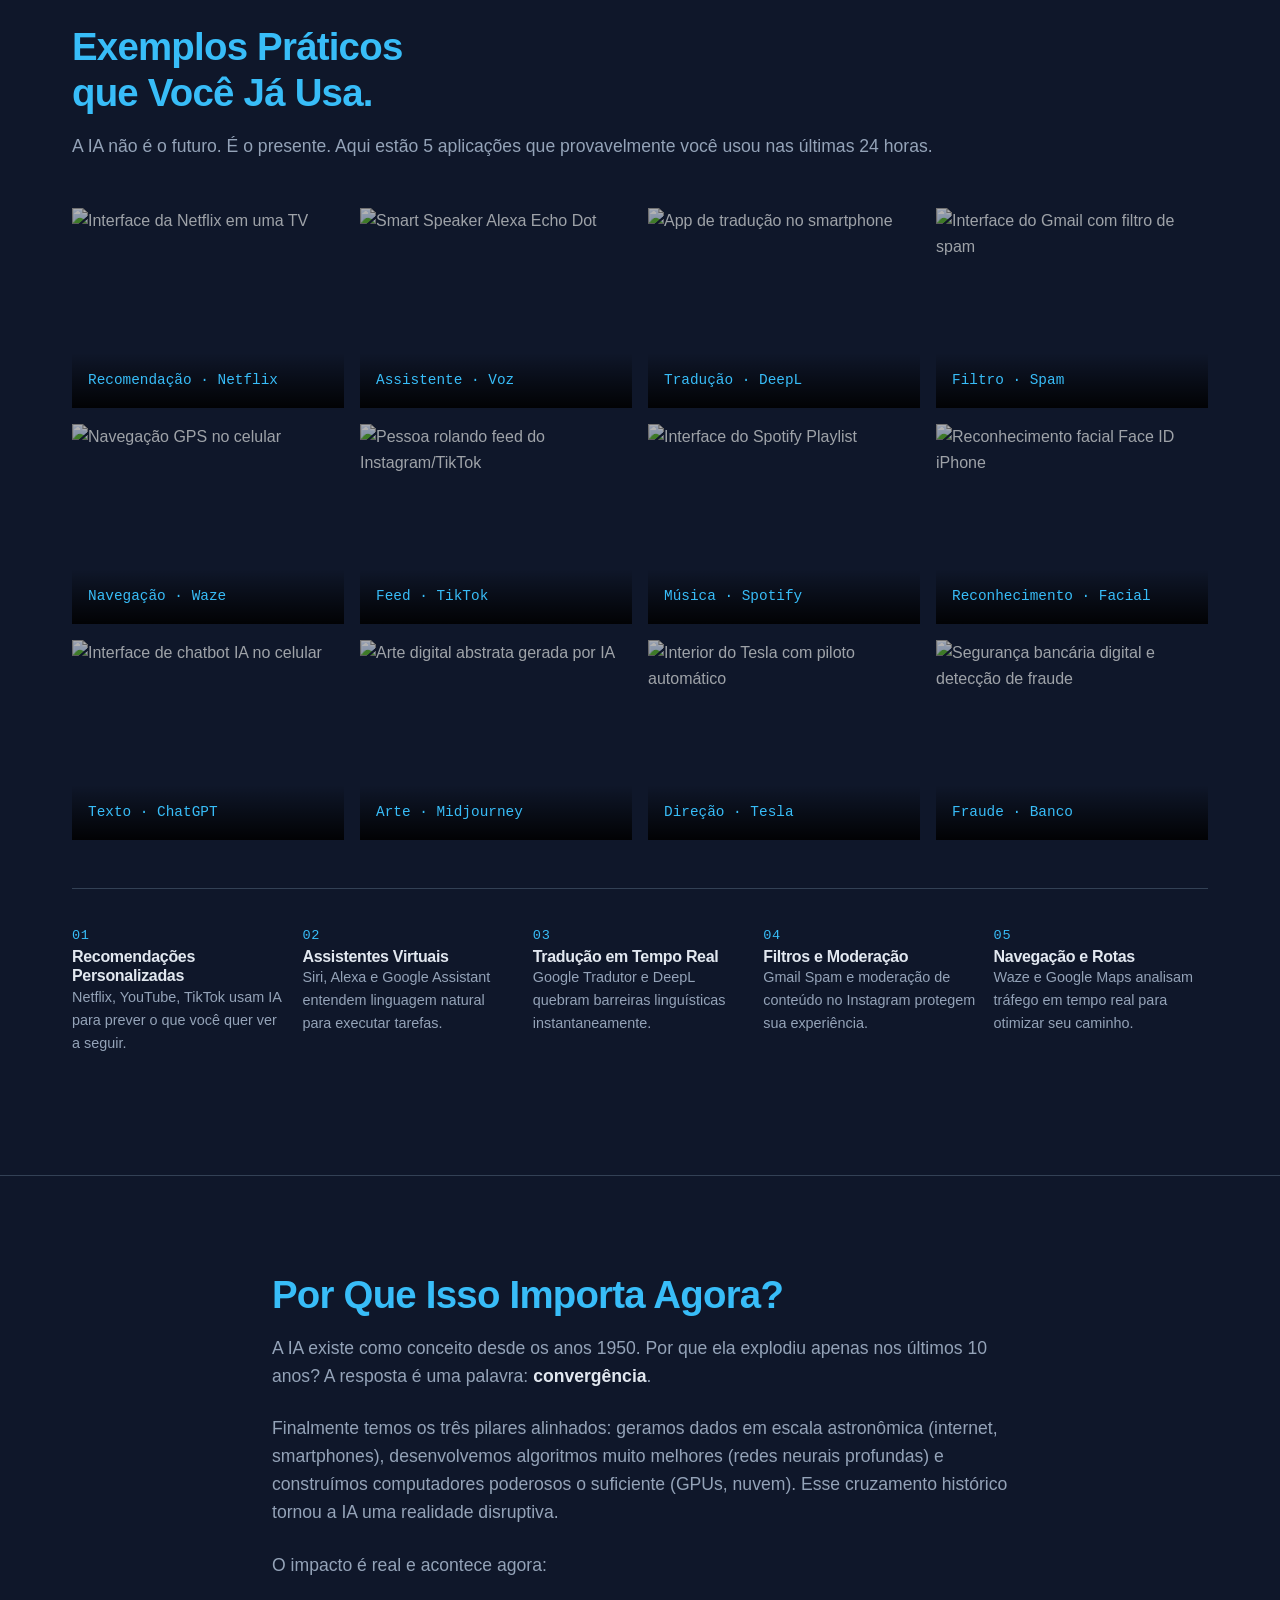
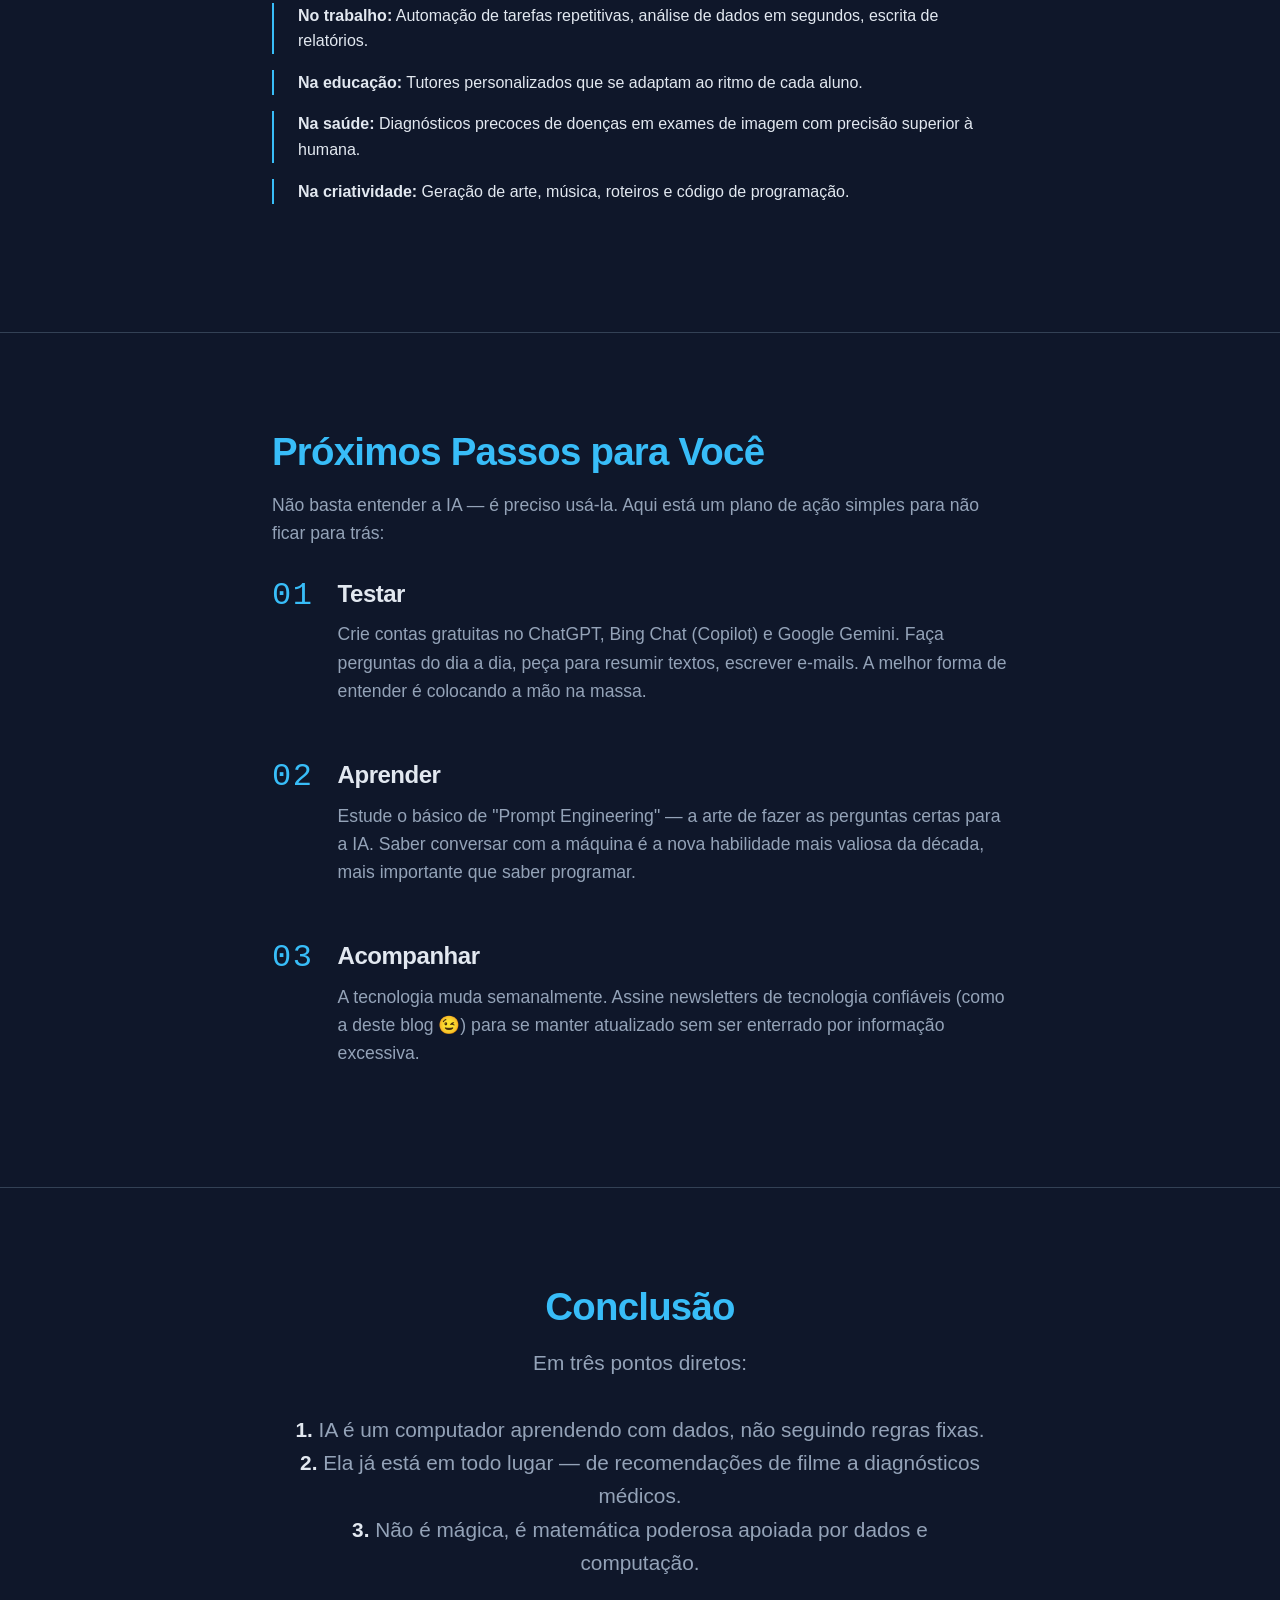
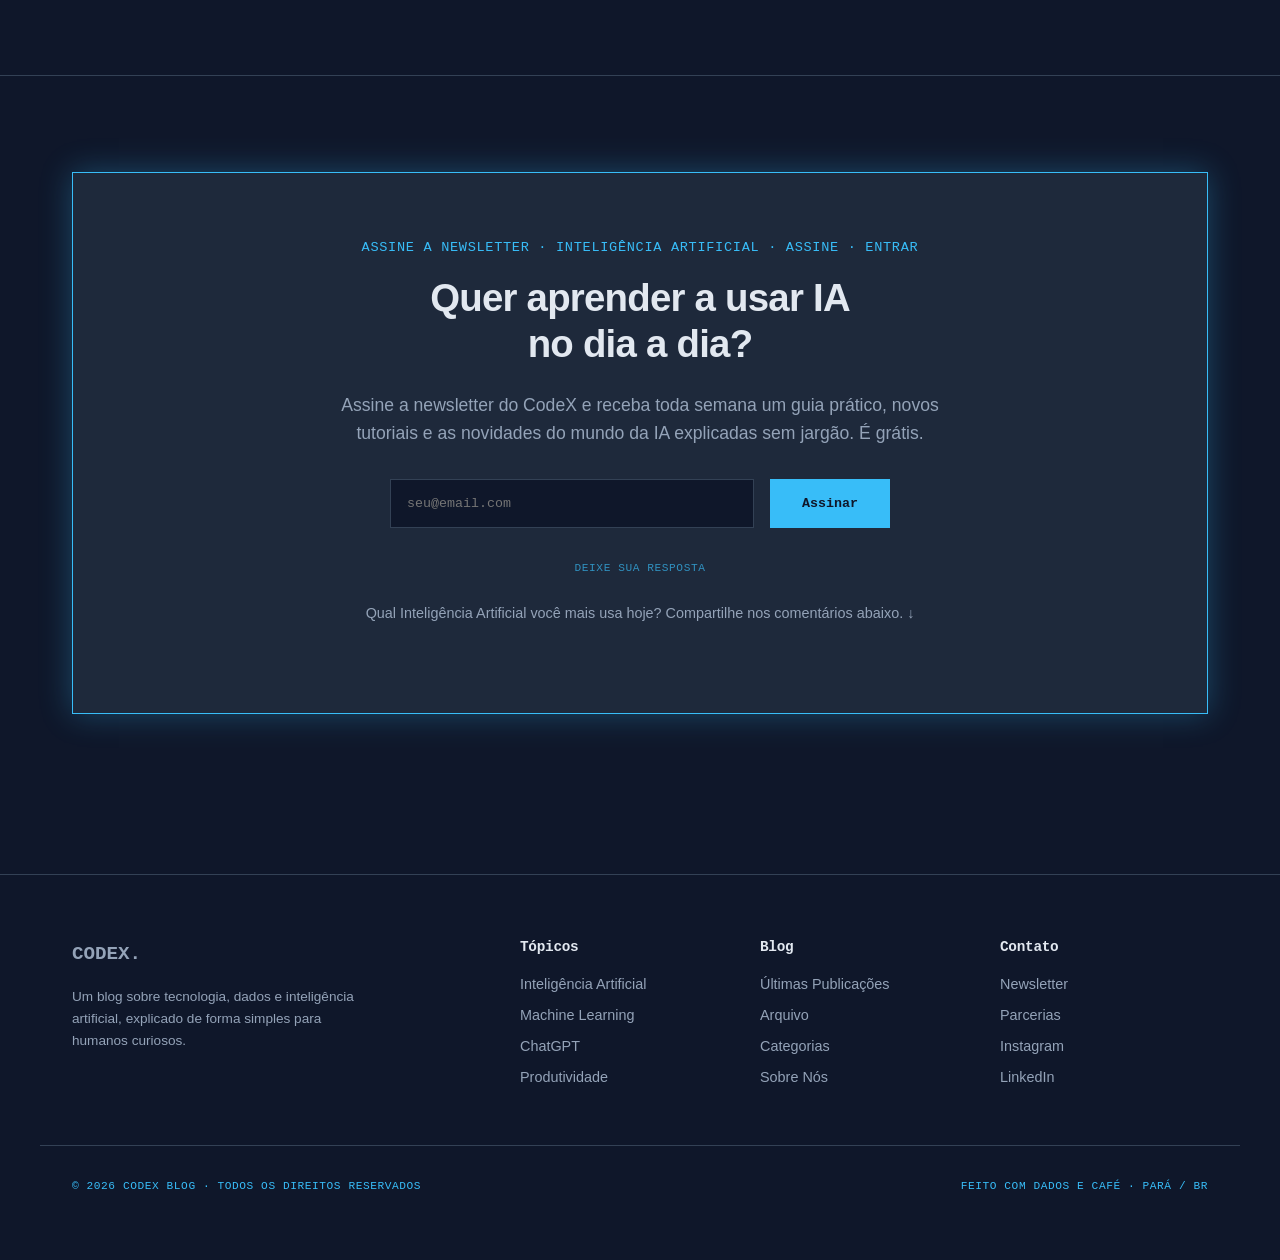
==== commit e5866885: "Update publication date and footer information" ====
--- a/index1.html
+++ b/index1.html
@@ -142,7 +142,7 @@
         <div class="container hero-grid">
             <div>
                 <div class="mono" style="margin-bottom: 1rem; display: block;">
-                    Publicado · 15/01/2024 <br>
+                    Publicado · 16/08/2026 <br>
                     Tempo de Leitura · 8 min <br>
                     Categoria · Inteligência Artificial <br>
                     Nível · Iniciante
@@ -152,7 +152,7 @@
                 
                 <div class="hero-meta">
                     <span><strong>AUTOR</strong><br>Equipe CodeX</span>
-                    <span><strong>PUBLICADO</strong><br>15 de Jan, 2024</span>
+                    <span><strong>PUBLICADO</strong><br>16 de ago, 2026</span>
                     <span><strong>LEITURA</strong><br>8 minutos</span>
                 </div>
             </div>
@@ -535,8 +535,8 @@
             </div>
         </div>
         <div class="container" style="margin-top: 3rem; padding-top: 2rem; border-top: 1px solid var(--border); display: flex; justify-content: space-between; flex-wrap: wrap; gap: 1rem;">
-            <span class="mono" style="font-size: 0.7rem;">© 2024 CODEX BLOG · Todos os direitos reservados</span>
-            <span class="mono" style="font-size: 0.7rem;">Feito com dados e café · São Paulo / BR</span>
+            <span class="mono" style="font-size: 0.7rem;">© 2026 CODEX BLOG · Todos os direitos reservados</span>
+            <span class="mono" style="font-size: 0.7rem;">Feito com dados e café · Pará / BR</span>
         </div>
     </footer>
 
@@ -576,4 +576,4 @@
         });
     </script>
 </body>
-</html>+</html>
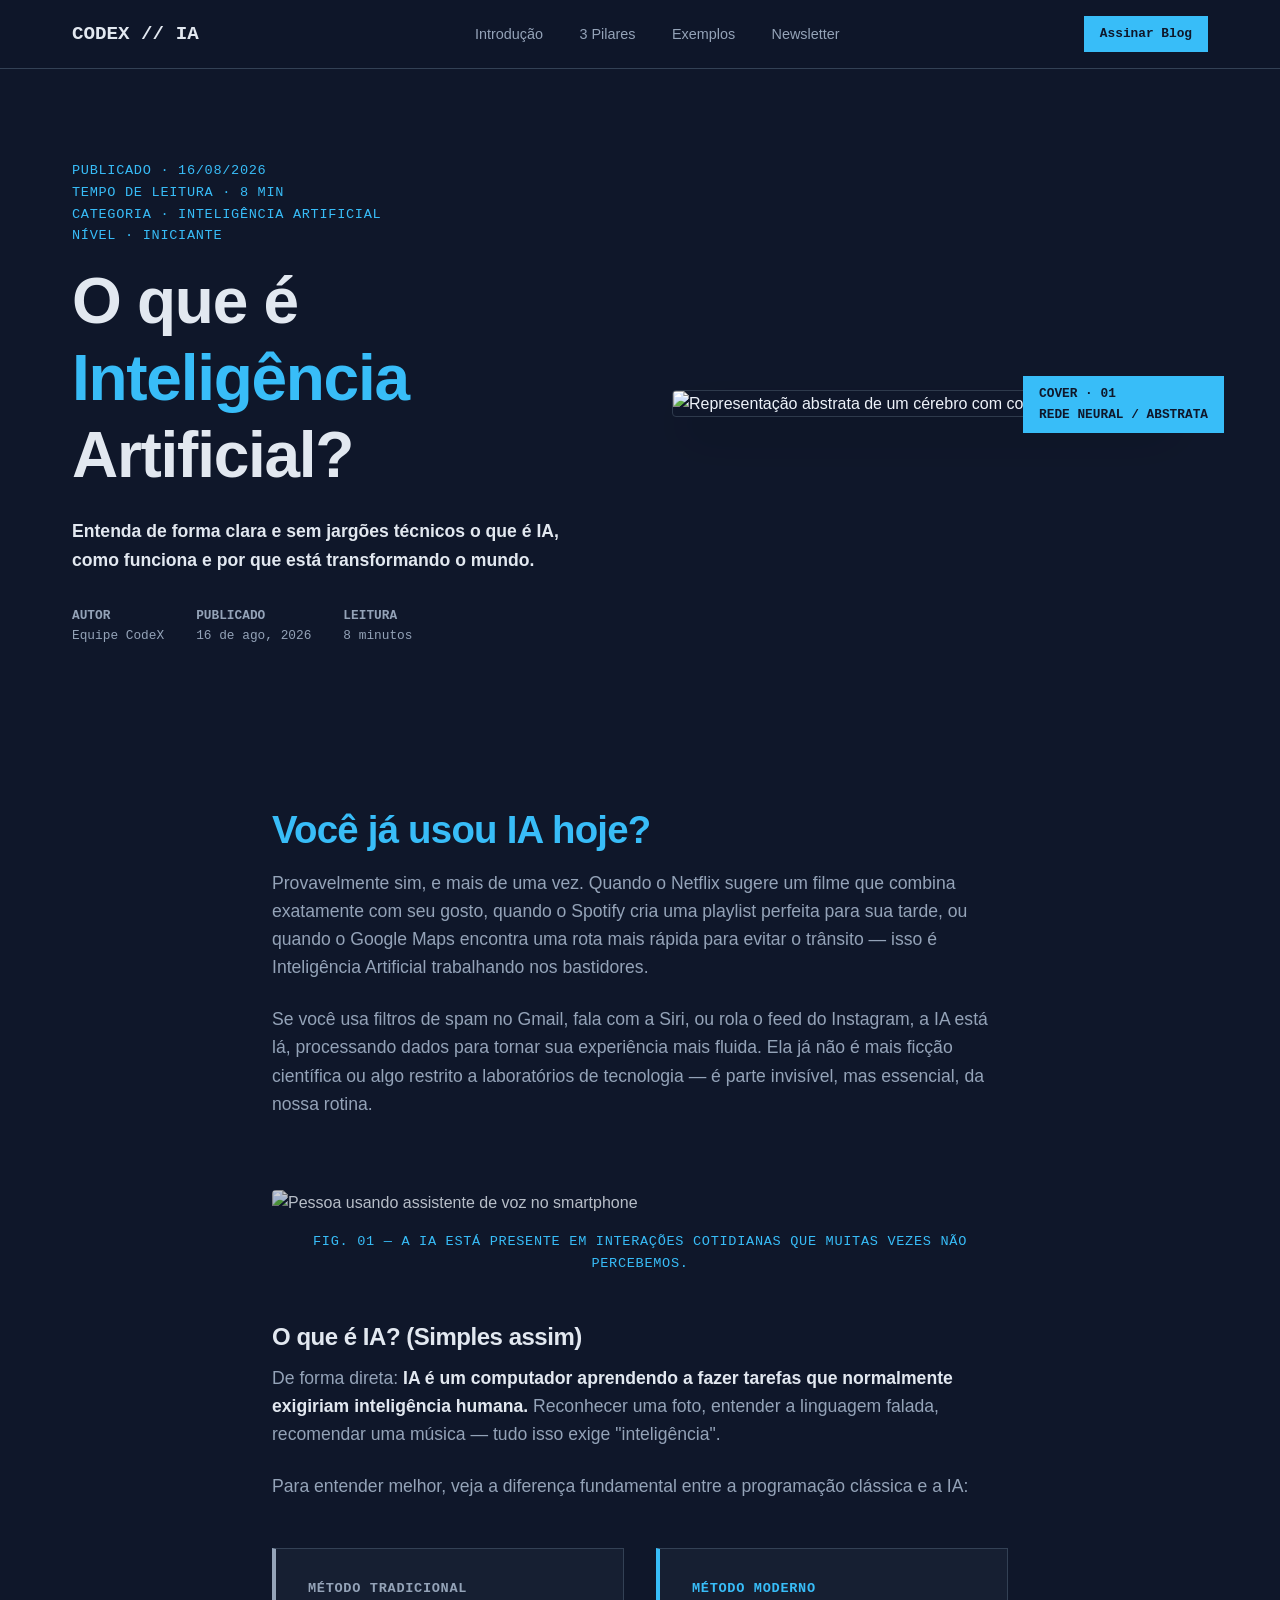
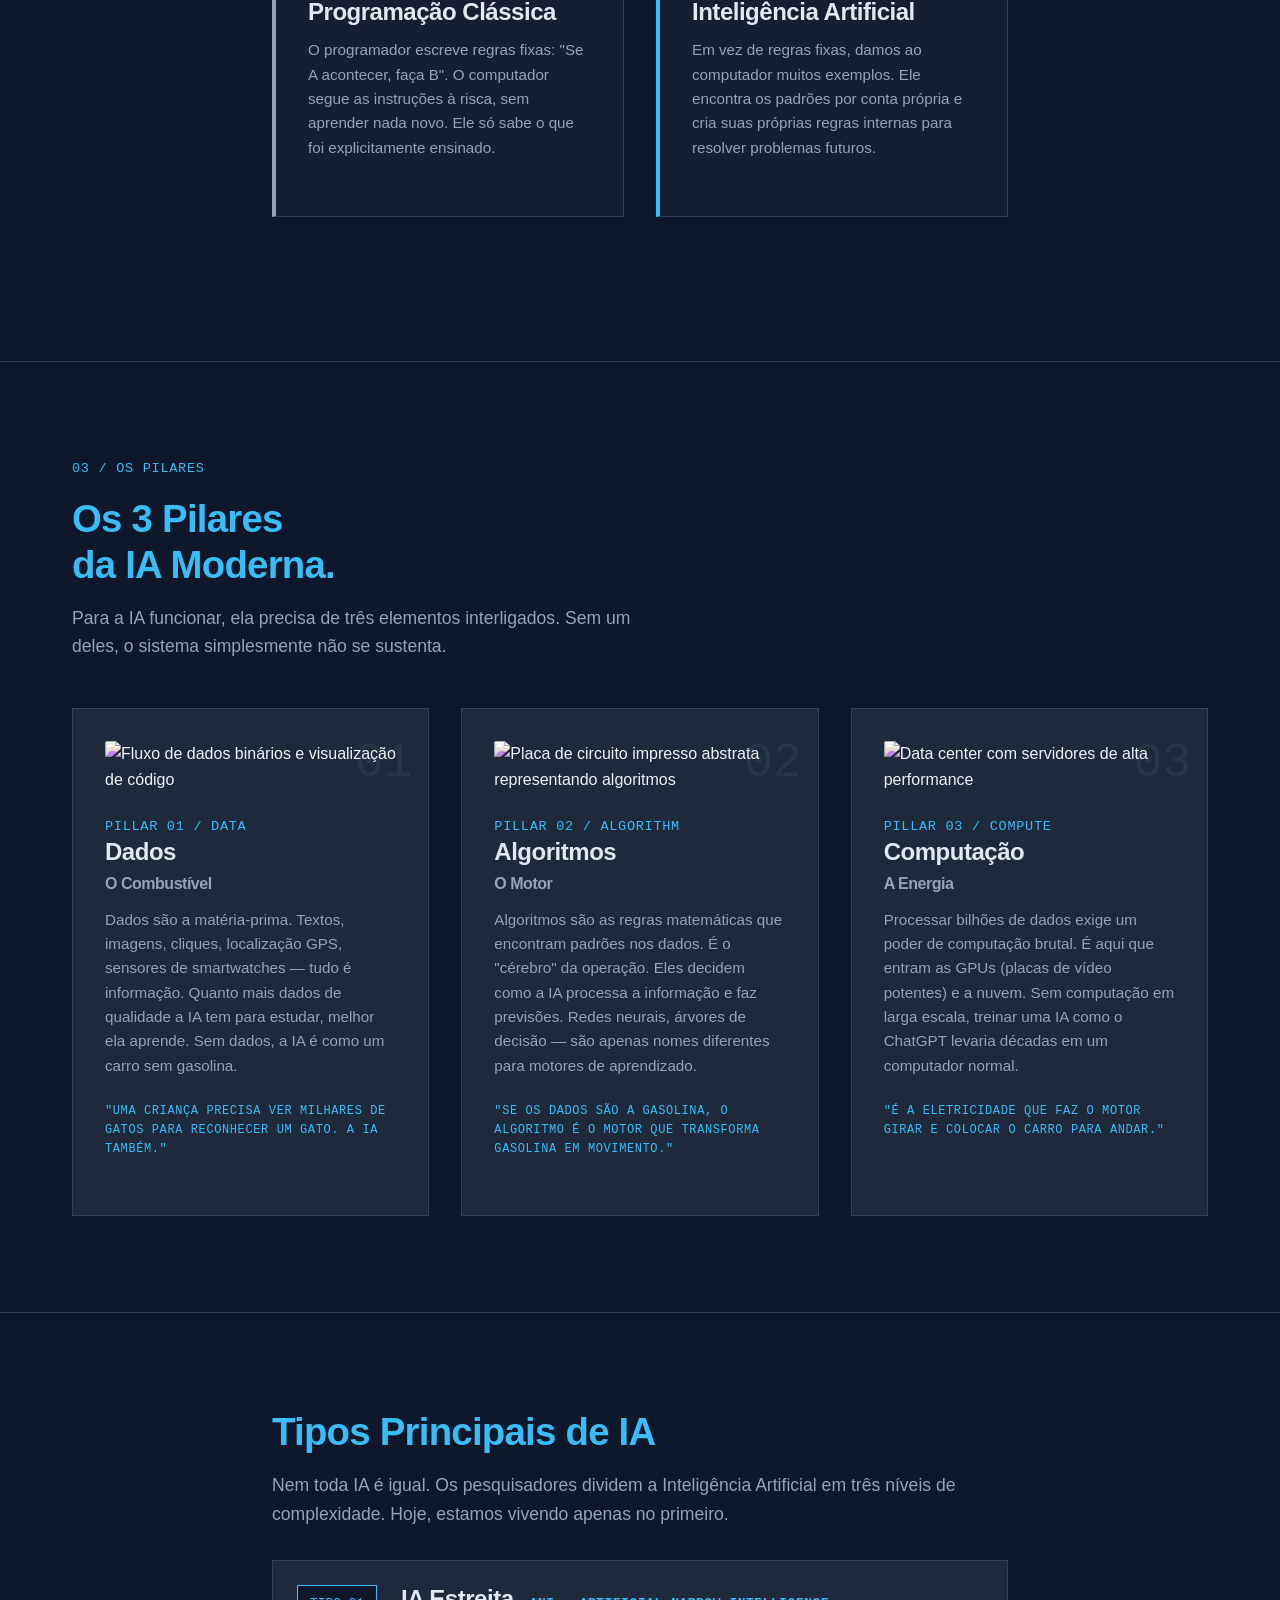
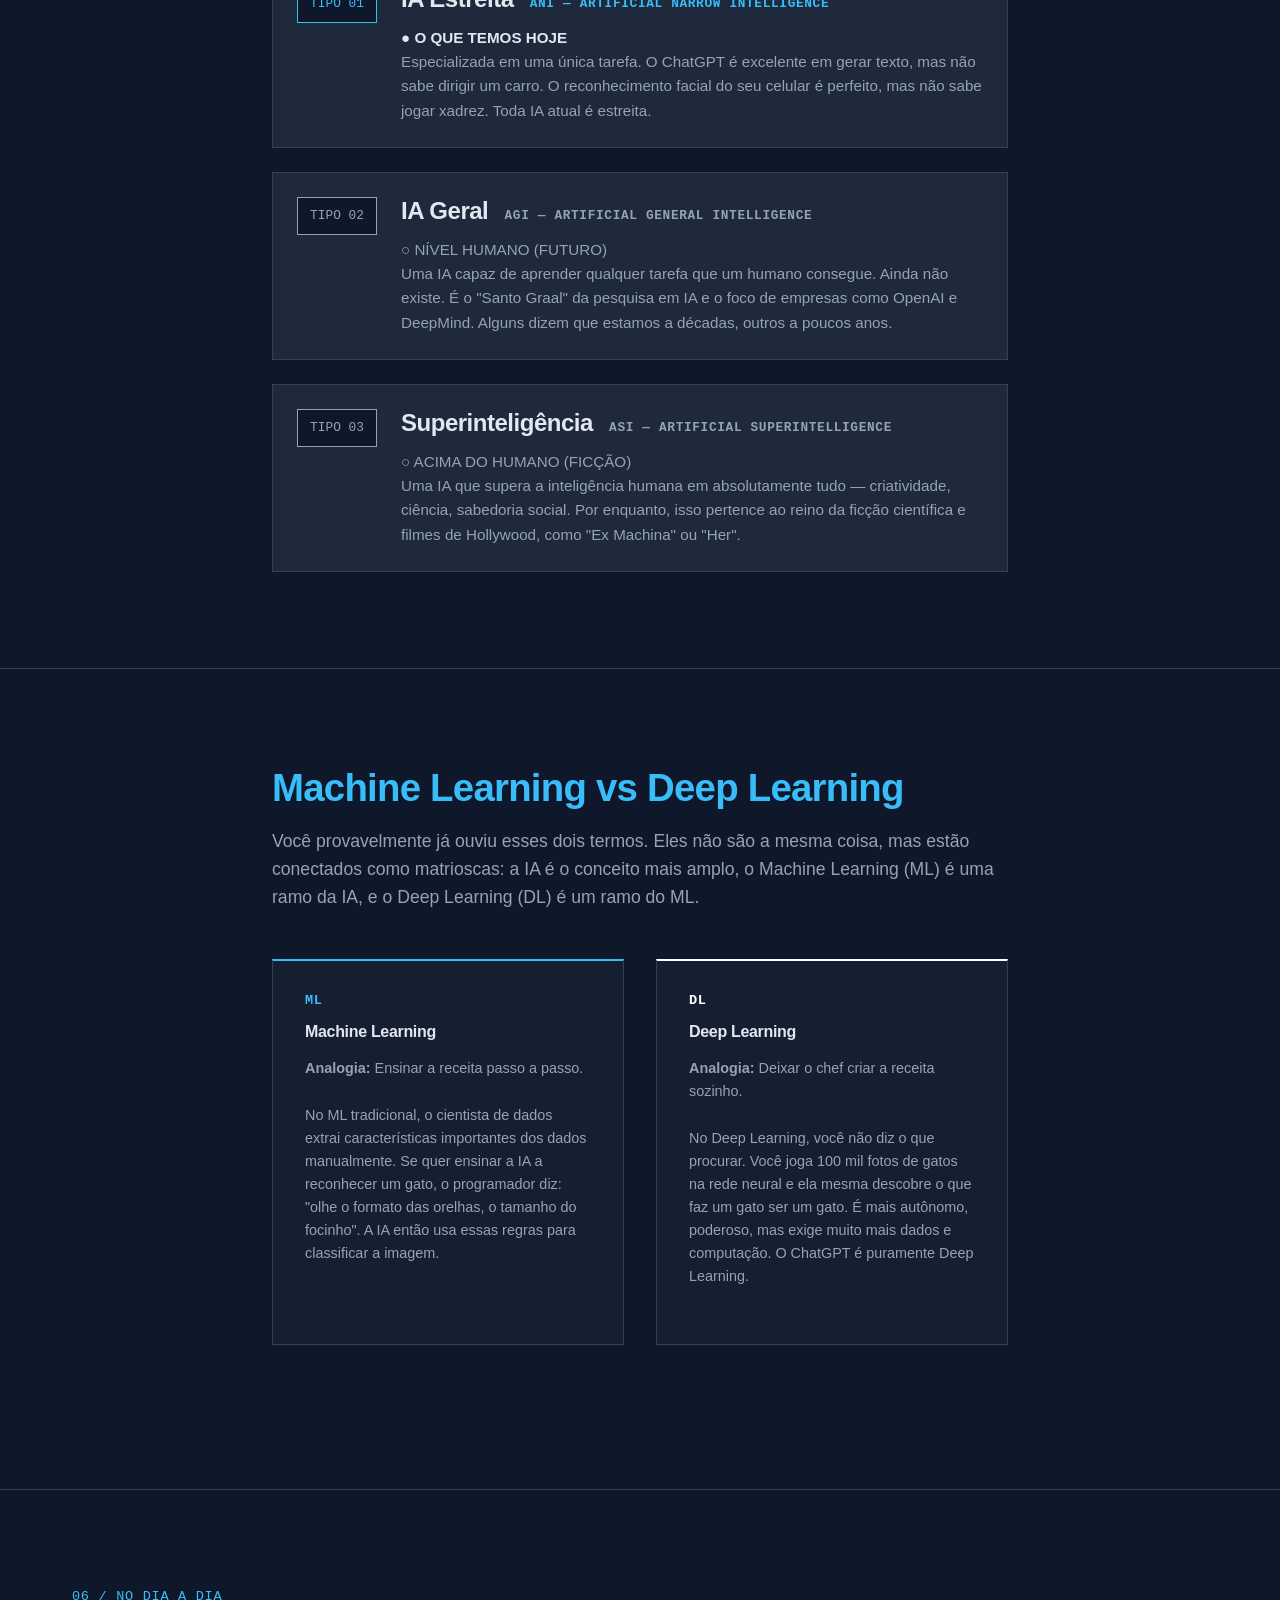
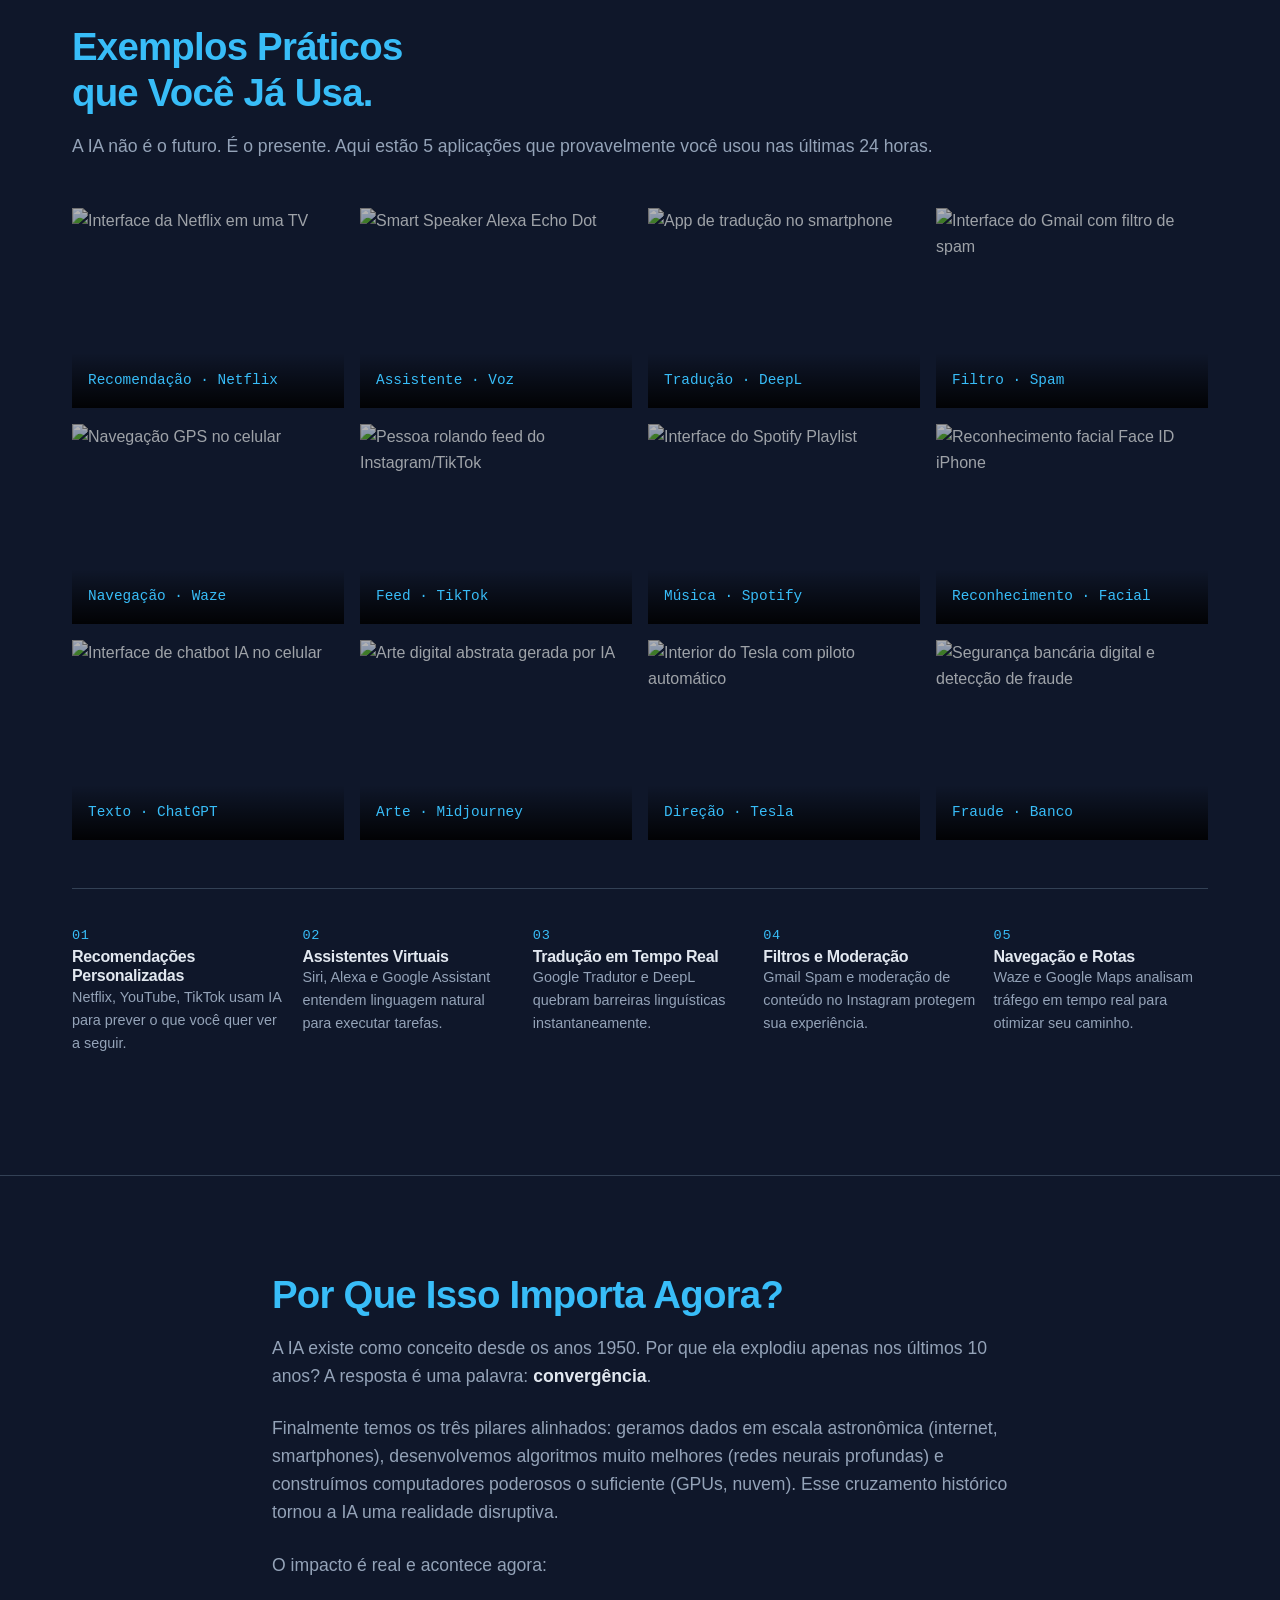
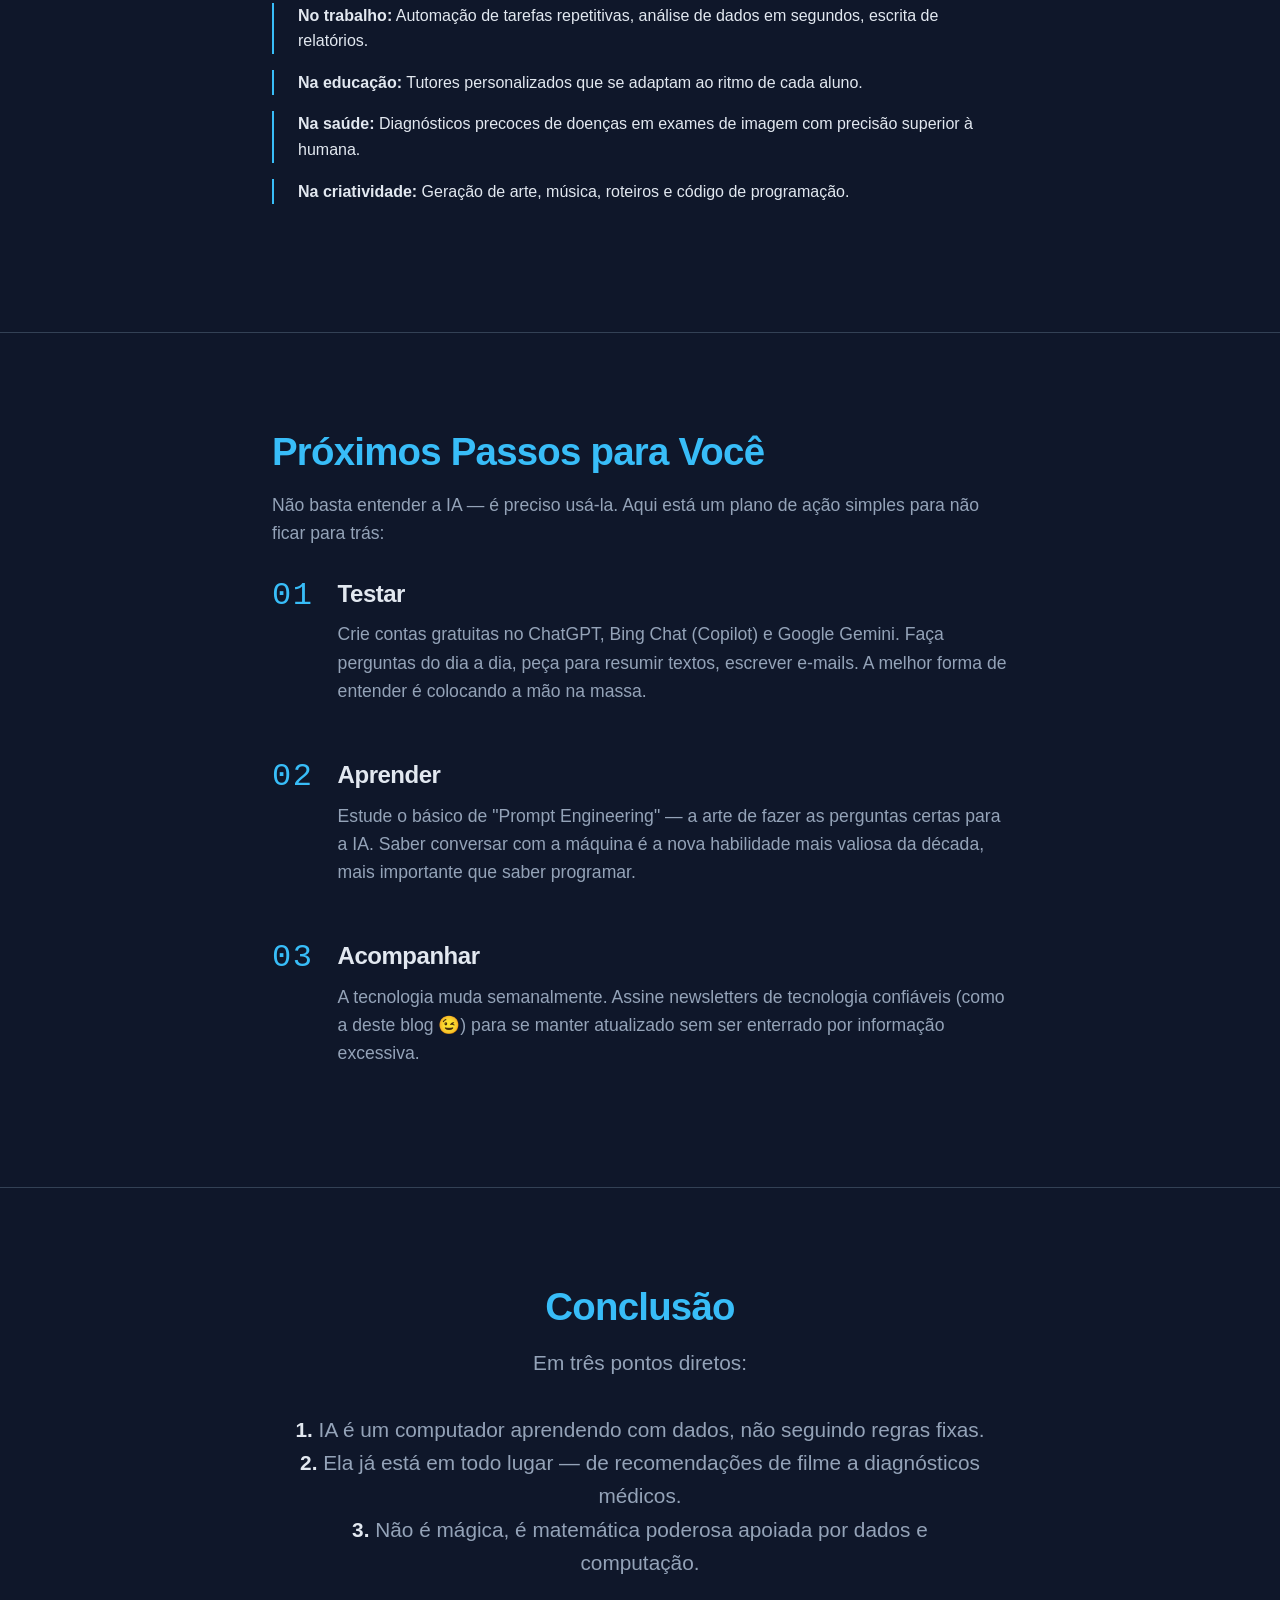
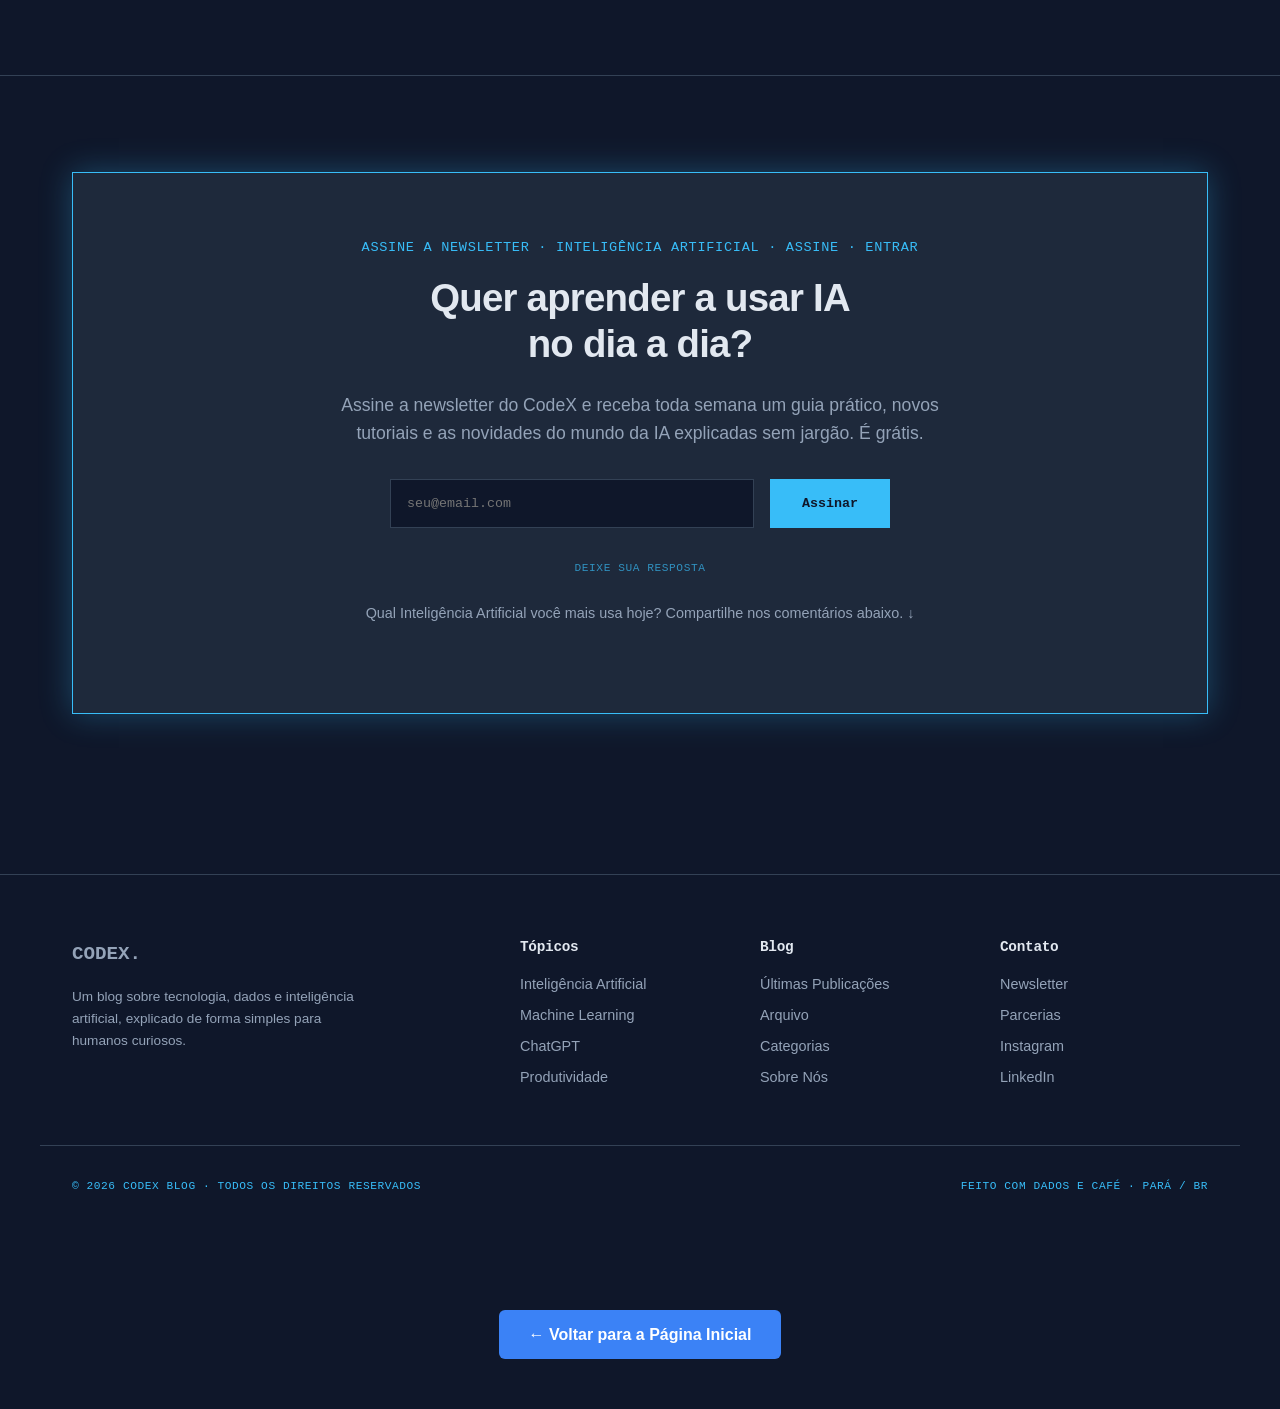
==== commit 2895cb87: "Add button to navigate back to the homepage Added a styled button to return to the homepage." ====
--- a/index1.html
+++ b/index1.html
@@ -575,5 +575,11 @@
             observer.observe(el);
         });
     </script>
+    <!-- Botão estilizado para voltar à página inicial -->
+<div style="text-align: center; margin: 50px 0; padding: 0 20px;">
+    <a href="index.html" style="background-color: #3B82F6; color: #FFFFFF; padding: 12px 30px; border-radius: 6px; text-decoration: none; font-family: 'Segoe UI', Tahoma, Geneva, Verdana, sans-serif; font-weight: 600; font-size: 1rem; display: inline-block; transition: background-color 0.3s ease;">
+        ← Voltar para a Página Inicial
+    </a>
+</div>
 </body>
 </html>
